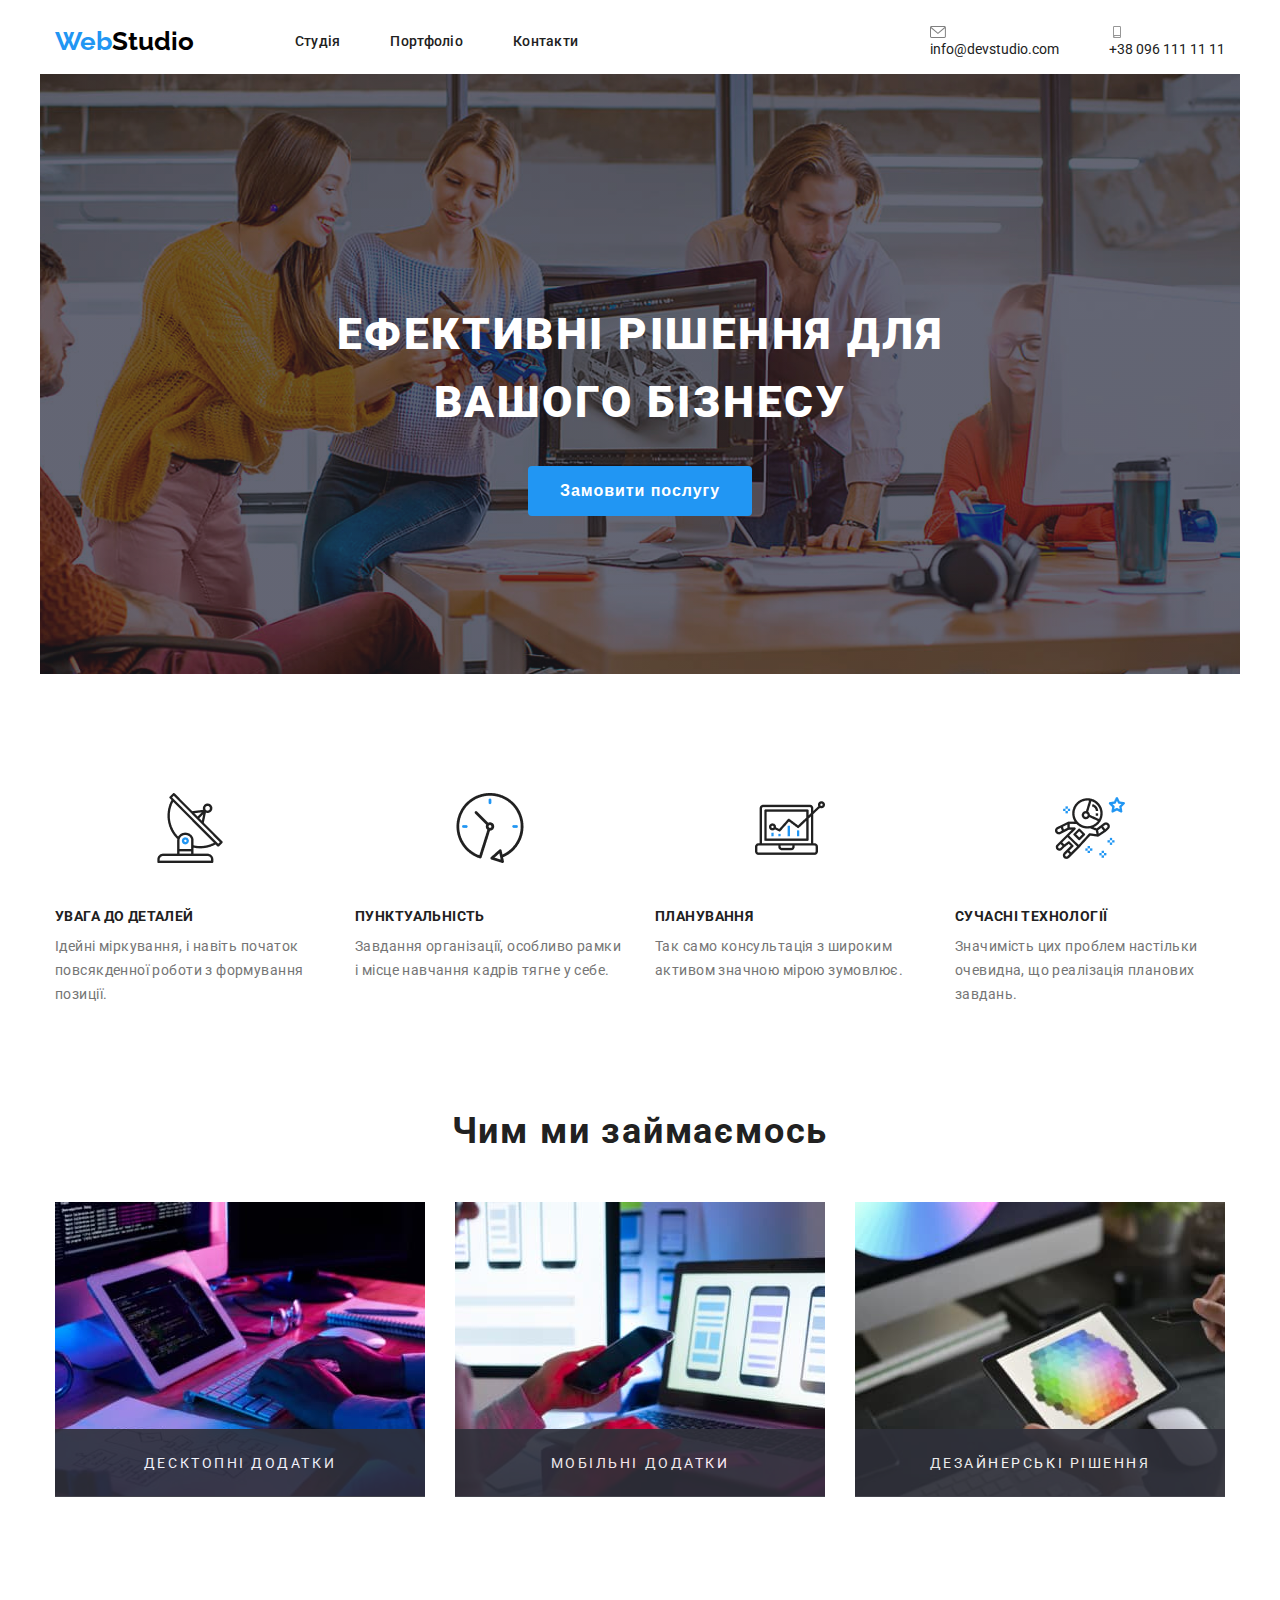
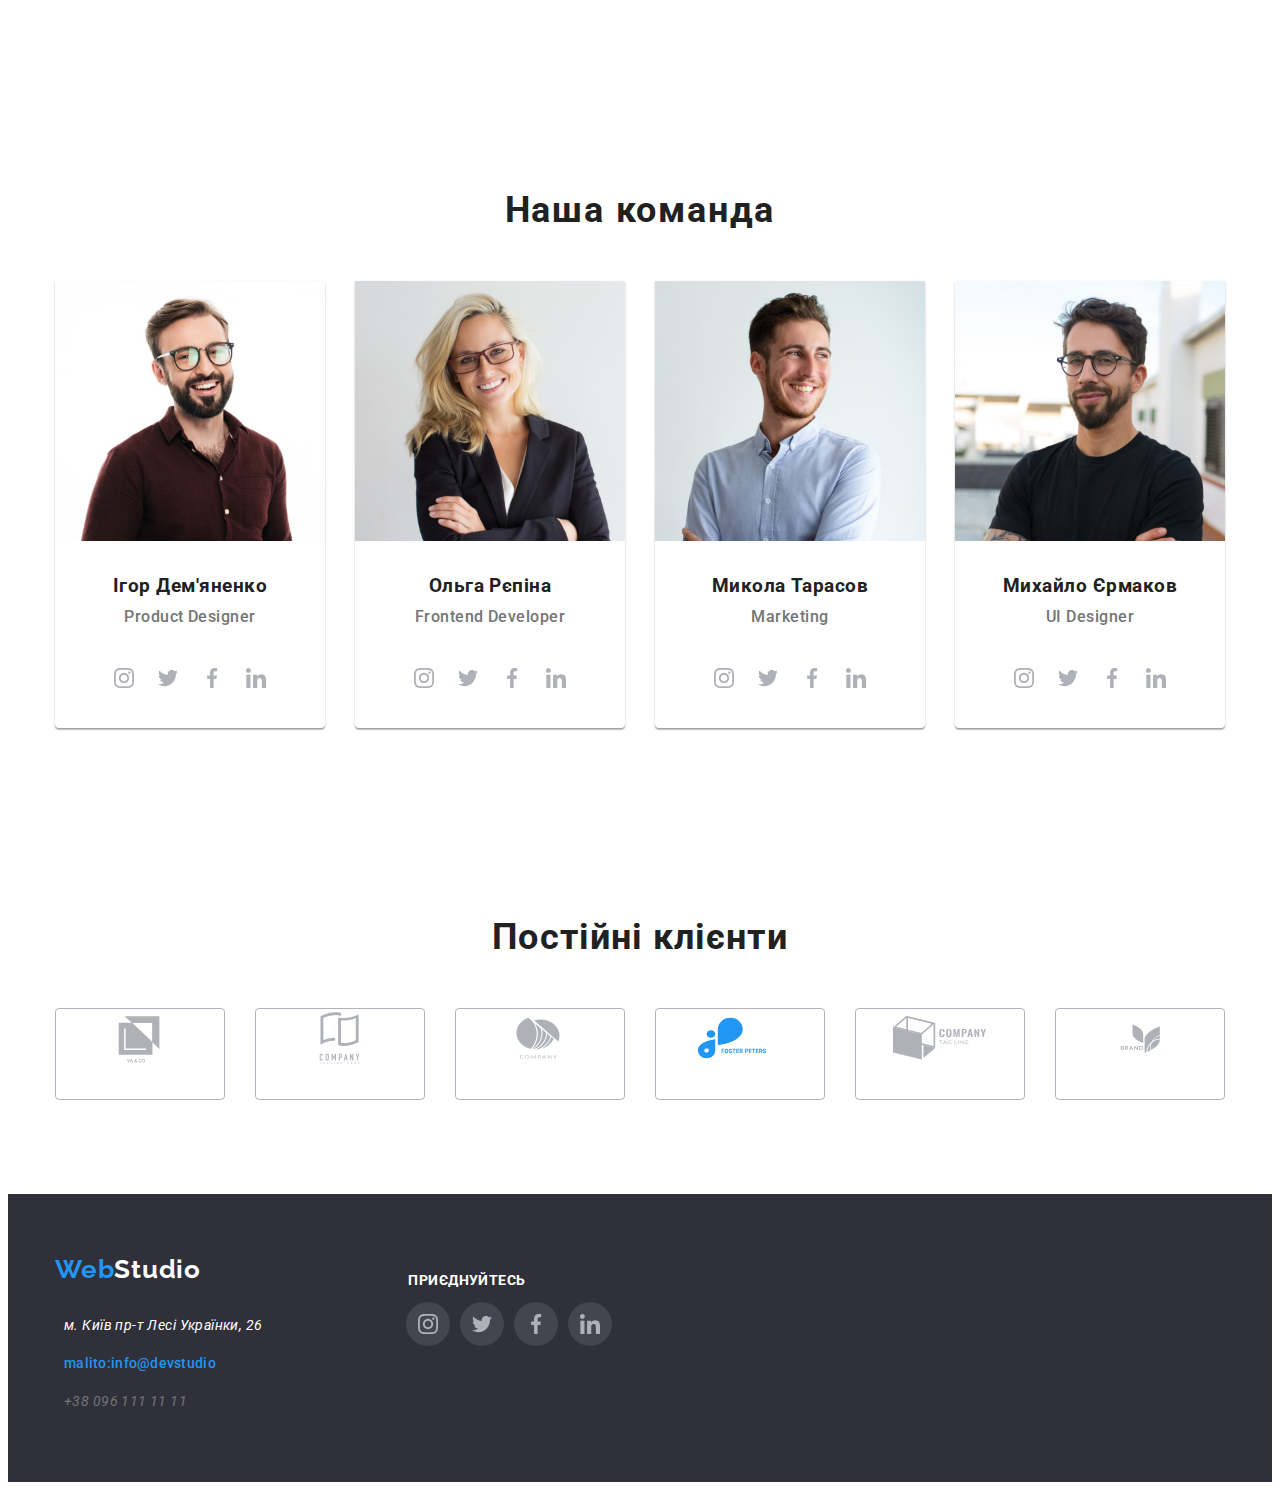
==== index.html @ 40f496a0 "ua" ====
<!DOCTYPE html>
<html lang="ua">
<head>
    <meta charset="UTF-8">
    <meta http-equiv="X-UA-Compatible" content="IE=edge">
    <meta name="viewport" content="width=device-width, initial-scale=1.0">
    <title>WebStudio</title>
    <link rel="preconnect" href="https://fonts.googleapis.com">
<link rel="preconnect" href="https://fonts.gstatic.com" crossorigin>
<link href="https://fonts.googleapis.com/css2?family=Raleway:wght@700&family=Roboto:wght@400;500;700;900&display=swap" rel="stylesheet">
<link rel="stylesheet" href="reset.css">    
<link rel="stylesheet" href="css/style.css">
</head>

<body>
    <header class="header container">
        <div class="header-wrapper">
            <a class="logo" href="./index.html">
                <span class="web1">Web</span>Studio</a>
         <nav class="site-nav">
                <ul class="site-list">
                    <li class="header-list-item">
                        <a class="site-link header-link" href="./index.html">Студія</a>
                    </li>
                    <li class="header-list-item">
                        <a class="site-link header-link" href="./portfolio.html">Портфоліо</a>
                    <li>
                    <li class="header-list-item">
                        <a class="site-link header-link" href="#">Контакти</a>
                    </li>
                </ul>
        </nav>
                <ul class="contacts-list">
                    <li class="header-list-item">
                    <a class="site-link" href="malito.info@devstudio.com">
                        <svg class="icon" width="16px" height="12px">
                            <use href="./images/symbol-defs.svg#icon-envelope-hover"></use>
                        </svg>
                        <p>info@devstudio.com</p>
                    </a>
                    </li>
                    <li class="header-list-item">
                    <a class="site-number" href="tel +38 096 111 11 11">
                        <svg class="icon-phone"  width="16px" height="12px">
                            <use href="./images/symbol-defs.svg#icon-smartphone"></use>
                        </svg>
                        <p>+38 096 111 11 11</p>
                    </a>
                    </li>
            </ul>
        </div>
      
        
    </header>

    <main
    class="main">
        <!--Замовлення послуги-->
        <section class="post container">
            <h2 class="post-title"><br>ЕФЕКТИВНІ РІШЕННЯ ДЛЯ<br> ВАШОГО БІЗНЕСУ</h2>
            <button class="post-button" type="button" data-modal-open>Замовити послугу</button>
           
            <!--Modal Window-->
          <div class="backdrop is-hidden" data-modal>
             <div class="modal">
                <button class="modal-close-button" type="button" data-modal-close>
                  <svg class="modal-icon" width="18" height="18">
                    <use href="./images/close.svg"></use>
                  </svg>                   
                </button>
                <form class="modal-form">
                    <p class="modal-form-title">Залиште свої дані, ми вам передзвонимо</p>
                     <div class="modal-form-field">
                        <label for="name" class="modal-form-label">Ім'я
                        <input type="text" class="form-input" name="name" id="name">

                    </label>
                    <svg class="modal-form-icon" width="18" height="18">
                        <use href="./images/...."></use>
                    </svg> 
                    </div>
                    
                    <div class="modal-form-field">
                        <label for="tel" class="modal-form-label">Телефон
                        <input type="tel" class="form-input" name="tel" id="tel">

                    </label>
                    <svg class="modal-form-icon" width="18" height="18">
                        <use href="./images/...."></use>
                    </svg> 
                    </div>
                    
                    <div class="modal-form-field">
                        <label for="mail" class="modal-form-label">Пошта
                        <input type="mail" class="form-input" name="email" id="mail">

                    </label>
                    <svg class="modal-form-icon" width="18" height="18">
                        <use href="./images/...."></use>
                    </svg> 
                    </div>
                    <div class="modal-form-field">
                        <label class="modal-form-label" for="comment">
                            Коментар
                        </label>
                        <textarea class="comment" name="comment" id="comment" rows="10" placeholder="Залиште коментар"></textarea>
                    </div>

                     <label class="modal-form-policy">
                        <input type="checkbox" class="modal-form-checkbox" id="policy">
                         <span class="modal-form-policy-text"> 
                            Погоджуюсь з розсилкою та приймаю 
                         </span>

                            <a href="#" class="modal-form-policy-link">Умови договору</a>
                         </span> 
                    </label>

                      <button type="submit" class="post-button-a">Відправити</button>

                </form>

             </div>
          </div>
        
        </section>

        <!--Про нас-->
        <section class="benefits container">
            <ul class="benefits-list">
                <li class="benefits-block">
                    
                    <h2 class="benefits-name">УВАГА ДО ДЕТАЛЕЙ</h2>
                    <p class="benefits-text">Ідейні міркування, і навіть початок повсякденної роботи з формування позиції.</p>
                </li>
                <li class="benefits-block">
                    
                    <h2 class="benefits-name">ПУНКТУАЛЬНІСТЬ</h2>
                    <p class="benefits-text">Завдання організації, особливо рамки і місце навчання кадрів тягне у себе.</p>
                </li>
                <li class="benefits-block">
                   
                    <h2 class="benefits-name">ПЛАНУВАННЯ</h2>
                    <p class="benefits-text">Так само консультація з широким активом значною мірою зумовлює.</p>
                </li>
                <li class="benefits-block">
                   
                    <h2 class="benefits-name">СУЧАСНІ ТЕХНОЛОГІЇ</h2>
                    <p class="benefits-text">Значимість цих проблем настільки очевидна, що реалізація планових завдань.</p>
                </li>
            </ul>
        </section>

       <!--Чим займаємось-->
       <section class="activity container">
        <div>
            <h2 class="section-title">Чим ми займаємось</h2>
        </div>
            <ul class="activity-list">
                <li>
                    <img src="images/cimzai1.jpg" alt="Пишемо код">
                     <p class="p-dz">ДЕСКТОПНІ ДОДАТКИ</p>
                </li>
                <li>
                    <img src="images/cimzai2.jpg" alt="Аналізуємо">
                     <p class="p-dz">МОБІЛЬНІ ДОДАТКИ</p>
                </li>
                <li>
                    <img src="images/cimzai3.jpg" alt="Робимо дезайн">
                     <p class="p-dz">ДЕЗАЙНЕРСЬКІ РІШЕННЯ</p>
                </li>
                
            </ul>
       </section>

       <!--Наша команда-->
       <section class="team container">
        <div>
            <h2 class="section-title">Наша команда</h2>
            <ul class="team-list">
                <li class="team-card">
                    <div>
                    <img src="images/man1.jpg" alt="Product Designer" width="270" class="card">
                    </div>
                    <h3 class="team-name">Ігор Дем'яненко</h3>
                    <p class="team-position">Product Designer</p>
                    <ul class="social-list">
                        <li class="social-list-item">
                            <a href="#" class="social-list-link">
                                <svg class="social-list-icon">
                                    <use href="./images/symbol-defs.svg#icon-instagram"></use>
                                </svg>
                            </a>
                        </li>
                        <li class="social-list-item">
                            <a href="#" class="social-list-link">
                                <svg class="social-list-icon">
                                    <use href="./images/symbol-defs.svg#icon-twitter"></use>
                                </svg>
                            </a>
                        </li>
                        <li class="social-list-item">
                            <a href="#" class="social-list-link">
                                <svg class="social-list-icon">
                                    <use href="./images/symbol-defs.svg#icon-facebook"></use>
                                </svg>
                            </a>
                        </li>
                        <li class="social-list-item">
                            <a href="#" class="social-list-link">
                                <svg class="social-list-icon">
                                    <use href="./images/symbol-defs.svg#icon-linkedin"></use>
                                </svg>
                            </a>
                        </li>
                       </ul>
                
                </li>
                <li class="team-card">
                     <div>
                    <img src="images/man2.jpg" alt="Ольга Рєпіна" width="270" class="card">
                    </div> 
                    <h3 class="team-name">Ольга Рєпіна</h3>
                    <p class="team-position">Frontend Developer</p>
                    <ul class="social-list">
                        <li class="social-list-item">
                            <a href="#" class="social-list-link">
                                <svg class="social-list-icon">
                                    <use href="./images/symbol-defs.svg#icon-instagram"></use>
                                </svg>
                            </a>
                        </li>
                        <li class="social-list-item">
                            <a href="#" class="social-list-link">
                                <svg class="social-list-icon">
                                    <use href="./images/symbol-defs.svg#icon-twitter"></use>
                                </svg>
                            </a>
                        </li>
                        <li class="social-list-item">
                            <a href="#" class="social-list-link">
                                <svg class="social-list-icon">
                                    <use href="./images/symbol-defs.svg#icon-facebook"></use>
                                </svg>
                            </a>
                        </li>
                        <li class="social-list-item">
                            <a href="#" class="social-list-link">
                                <svg class="social-list-icon">
                                    <use href="./images/symbol-defs.svg#icon-linkedin"></use>
                                </svg>
                            </a>
                        </li>
                       </ul>
                    
                </li>
                <li class="team-card">
                    <div>
                    <img src="images/man3.jpg" alt="Marketing" width="270" class="card">
                    </div>
                    <h3 class="team-name">Микола Тарасов</h3>
                    <p class="team-position">Marketing</p>
                    <ul class="social-list">
                        <li class="social-list-item">
                            <a href="#" class="social-list-link">
                                <svg class="social-list-icon">
                                    <use href="./images/symbol-defs.svg#icon-instagram"></use>
                                </svg>
                            </a>
                        </li>
                        <li class="social-list-item">
                            <a href="#" class="social-list-link">
                                <svg class="social-list-icon">
                                    <use href="./images/symbol-defs.svg#icon-twitter"></use>
                                </svg>
                            </a>
                        </li>
                        <li class="social-list-item">
                            <a href="#" class="social-list-link">
                                <svg class="social-list-icon">
                                    <use href="./images/symbol-defs.svg#icon-facebook"></use>
                                </svg>
                            </a>
                        </li>
                        <li class="social-list-item">
                            <a href="#" class="social-list-link">
                                <svg class="social-list-icon">
                                    <use href="./images/symbol-defs.svg#icon-linkedin"></use>
                                </svg>
                            </a>
                        </li>
                       </ul>
                
                </li>
                <li class="team-card">
                    <div>
                    <img src="images/man4.jpg" alt="UI Designer" class="card">
                   </div>
                    <h3 class="team-name">Михайло Єрмаков</h3>
                    <p class="team-position">UI Designer</p>
                    <ul class="social-list">
                        <li class="social-list-item">
                            <a href="#" class="social-list-link">
                                <svg class="social-list-icon">
                                    <use href="./images/symbol-defs.svg#icon-instagram"></use>
                                </svg>
                            </a>
                        </li>
                        <li class="social-list-item">
                            <a href="#" class="social-list-link">
                                <svg class="social-list-icon">
                                    <use href="./images/symbol-defs.svg#icon-twitter"></use>
                                </svg>
                            </a>
                        </li>
                        <li class="social-list-item">
                            <a href="#" class="social-list-link">
                                <svg class="social-list-icon">
                                    <use href="./images/symbol-defs.svg#icon-facebook"></use>
                                </svg>
                            </a>
                        </li>
                        <li class="social-list-item">
                            <a href="#" class="social-list-link">
                                <svg class="social-list-icon">
                                    <use href="./images/symbol-defs.svg#icon-linkedin"></use>
                                </svg>
                            </a>
                        </li>
                       </ul>
                
                </li>
            </ul>
        </div>
       </section>





       <section>
        <div class="container">
            <h2 class="pscl">Постійні клієнти</h2>
            <ul class="clients-list">
                <li class="clients-item">
                    <a href="#" class="clients-link">
                        <svg class="clients-icon">
                            <use href="./images/symbol-defs.svg#icon-Logo"></use>
                        </svg>
                    </a>
                </li>
                <li class="clients-item">
                    <a href="#" class="clients-link">
                        <svg class="clients-icon">
                            <use href="./images/symbol-defs.svg#icon-Logo-1"></use>
                        </svg>
                    </a>
                </li>
                <li class="clients-item">
                    <a href="#" class="clients-link">
                        <svg class="clients-icon">
                            <use href="./images/symbol-defs.svg#icon-Logo-2"></use>
                        </svg>
                    </a>
                </li>
                <li class="clients-item">
                    <a href="#" class="clients-link">
                        <svg class="clients-icon">
                            <use href="./images/symbol-defs.svg#icon-Logo-3"></use>
                        </svg>
                    </a>
                </li>
                <li class="clients-item">
                    <a href="#" class="clients-link">
                        <svg class="clients-icon">
                            <use href="./images/symbol-defs.svg#icon-Logo-4"></use>
                        </svg>
                    </a>
                </li>
                <li class="clients-item">
                    <a href="#" class="clients-link">
                        <svg class="clients-icon">
                            <use href="./images/symbol-defs.svg#icon-Client-5"></use>
                        </svg>
                    </a>
                </li>
            </ul>
        </div>
       </section>


    </main>

    <footer class="page-footer">
        <div class="container div-footer">
        <a class="footer-logo" href="#"><span class="web">Web</span><span>Studio</span></a>
         <address class="address">
            <div class="footer-added">
                <div class="footer-content">
            <a class="adress-text" href="#">м. Київ пр-т Лесі Українки, 26</a>
        </div>
        <div class="footer-content">
            <a class="email" href="malito:info@devstudio">malito:info@devstudio</a>
        </div>
        <div class="footer-content">
            <a class="phone-number" href="tel:+380961111111">+38 096 111 11 11</a>
        </address>        
        </div>
        
        
        
        <div class="div-svg">
            <h2 class="pry">ПРИЄДНУЙТЕСЬ</h2>
            <ul class="social-list-a">
                <li class="social-list-item-a">
                    <a href="#" class="social-list-link-a">
                        <svg class="social-list-icon-a">
                            <use href="./images/symbol-defs.svg#icon-instagram"></use>
                        </svg>
                    </a>
                </li>
                <li class="social-list-item-a">
                    <a href="#" class="social-list-link-a">
                        <svg class="social-list-icon-a">
                            <use href="./images/symbol-defs.svg#icon-twitter"></use>
                        </svg>
                    </a>
                </li>
                <li class="social-list-item-a">
                    <a href="#" class="social-list-link-a">
                        <svg class="social-list-icon-a">
                            <use href="./images/symbol-defs.svg#icon-facebook"></use>
                        </svg>
                    </a>
                </li>
                <li class="social-list-item-a">
                    <a href="#" class="social-list-link-a">
                        <svg class="social-list-icon-a">
                            <use href="./images/symbol-defs.svg#icon-linkedin"></use>
                        </svg>
                    </a>
                </li>
               </ul>

        </div>
        </div>    

        </div>


<script src="script.js"></script>


</body>
</html>
---- css/style.css ----
:root{
 --primary-text-color: #757575;
 --title-text-color: #212121;
 --second-text-color: #ffffff;
 --background-button-color: #2196F3;
 --primary-background-color: #FFF;
 --backgroun-team-color: #F5F4FA;
 --logo-color: #000;
 --secondary-background-color: #2f303A;
}

*,
::after,
::before {
  box-sizing: border-box;
}

h1, h2, h3, h4, h5, h6, p {
margin-bottom: 0;
margin-top: 0;
}

ul, ol {
    list-style: none;
    padding: 0;
    margin: 0;
}

a{
    text-decoration: none;
    cursor: pointer;
    color: var(--title-text-color);
}

.container{
    width: 1200px;
    padding-left: 15px;
    padding-right: 15px;
    margin: 0 auto;
}

.header{
    padding-top: 17px;
    padding-bottom: 17px;
}

.header-wrapper{
    display: flex;
    align-items: center;
    justify-content: space-between;
}

.header-list-item:not(:last-child){
  margin-right: 50px;
}

.header-link:hover,
.header-link:focus{
    color: var(--background-button-color);
}

.activity-list{
    margin-bottom: 86px;
}

team

img{
    display: block;
}


body{
    color: var(--primary-text-color);
    background-color: var(--primary-background-color);
    font-family: 'Roboto', sans-serif;
    font-size: 14px;
   }

   span{
    color: #2196F3;
   }

   /*header*/
   .logo{
    color: var(--logo-color);
    font-family: 'Raleway';
    font-size: 26px;
    font-weight: 700;
    line-height: normal;
    letter-spacing: 0,78px;
    text-decoration: none;

   }

   .blue{
    color: var(--background-button-color);
   }

.site{
    color: var(--title-text-color);
}

.site-nav{

}

.site-list{
    color: var(--title-text-color);
    text-decoration: none;
    font-weight: 500;
    line-height: normal;
    letter-spacing: 0.28px;
    display: flex;
    margin-left: 93px;
    
}

.site-list:hover{
    color: var(--background-button-color);
}

.site-link{
    text-decoration: none;
    color: var(--title-text-color);
}

.site-link:hover,
.site-link:focus{
    color: var(--background-button-color);
}

/*post*/
.post{
    background-color: var(--secondary-background-color);
        max-width: 1600px;
        height: 600px;
        background-image: linear-gradient(to right, rgba(47, 48, 58, 0.40), rgba(47, 48, 58, 0.40)), url(/images/imgoverlay.png);
       background-size: cover;
        background-position: center;
        display: flex;
        align-items: center;
        justify-content: center;
        flex-direction: column;
}
.post-title{
    display: flex;
    color: var(--second-text-color);
    font-size: 44px;
    font-weight: 900;
    line-height: 68px;
    letter-spacing: 2.54px;
    margin-bottom: 30px;
}
.post-button{
    color: var(--second-text-color);
    background: var(--background-button-color);
    cursor: pointer;
    font-size: 16px;
    font-weight: 700;
    line-height: 30px;
    letter-spacing: 0.96px;
    border-radius: 4px;
    border: none;
    padding: 10px 32px;
    margin: 0 auto;
}
.section-title{
    color: var(--title-text-color);
    font-size: 36px;
    font-weight: 700;
    letter-spacing: 1.80px;
    text-align: center;
    margin-bottom: 50px;
}

.activity-list{
    display: flex;
    justify-content: space-between;
    text-align: center;
    margin: 0 auto;
}

.team-list{
    color: var(--title-text-color);
    font-size: 16px;
    font-weight: 500;
    line-height: normal;
    letter-spacing: 0.48px;
    list-style: none;
    text-align: center;
    display: flex;
}

.team-position{
    color: var(--primary-text-color);
    font-size: 16px;
    font-weight: 500;
    letter-spacing: 0.48px;
    text-align: center;
    margin-bottom: 30px;
}

.team{

    color: var(--backgroun-team-color);
    padding-top: 0px;
    padding-bottom: 94px;
}

.team-card:not(:last-child){
    margin-right: 30px;
}

.team-card{
    width: 270px;
    border-radius: 0px 0px 4px 4px;
    box-shadow: 0px 2px 1px 0px rgba(0, 0, 0, 0.20), 0px 1px 1px 0px rgba(0, 0, 0, 0.14), 0px 1px 3px 0px rgba(0, 0, 0, 0.12);

}

.card{
    width: 270px;
}

/*benefits*/


.benefits-text{
    padding-bottom: 20px;
    font-size: 14px;
    font-weight: 400;
    line-height: 24px;
    letter-spacing: 0.42px;
    font-family: 'Roboto', sans-serif;
}



.page-footer{
    padding-top: 60px;
    background-color: var(--secondary-background-color);
    white-space: 80px;
    padding-bottom: 60px;
}



span{
    color: var(--second-text-color);
}

.web{
    color: var(--background-button-color);
}

.adress-text{
    color: var(--second-text-color);
    font-weight: 400;
    line-height: 24px;
    letter-spacing: 0.42px;
    cursor: pointer;
    text-decoration: none;
}

.footer-logo{
    font-family: 'Raleway';
    font-size: 26px;
    font-weight: 700;
    letter-spacing: 0.78px;
    text-decoration: none;
    color: var(--backgroun-team-color);
}

.footer-content{
    padding: 9px;
}

.footer-added{
    margin-top: 20px;
}

.phone-number,
.email{
    color: var(--primary-text-color);
    font-weight: 400;
    line-height: 24px;
    letter-spacing: 0.42px;
    cursor: pointer;
    text-decoration: none;
}


.section-title{
    color: #212121;
    margin-top: 222px;
    
}

.benefits-list{
    list-style-type: none;
    display: flex;
    align-items: center;
    
}

.benefits-block{
width: 270px;
height: 120px;
}



.benefits-block::before{
    content: '';
    display: block;
    width: 100%;
    height: 120px;
    background-color: #FFF;
    background-image: url(../images/antennas.png);
    background-repeat: no-repeat;
    background-size: 70px;
    background-position: center;
}

.benefits-block:nth-child(2)::before{
    background-image: url(../images/clocks.png);
}

.benefits-block:nth-child(3)::before{
    background-image: url(../images/diagrams.png);
}

.benefits-block:nth-child(4)::before{
    background-image: url(../images/astronauts.png);
}

.benefits-block:not(:last-child){
    margin-right: 30px;
}

.benefits{
    margin-top: 94px;
}

.benefits-name{
    color: var(--title-text-color);
    margin-top: 20px;
    font-size: 14px;
    font-weight: 700;
    line-height: normal;
    letter-spacing: 0.42px;
    font-family: 'Roboto';
    text-transform: uppercase;
    padding-bottom: 10px;
}

.site-list{
    color: var(--title-text-color);
    text-decoration: none;
    font-weight: 500;
    line-height: normal;
    letter-spacing: 0.28px;
    display: flex;
}

.contacts-list{
    padding-left: 344px;
    list-style-type: none;
    display: flex;
}

.team-name{
    margin-top: 30px;
    margin-bottom: 10px;
    color: #212121;
}



.email{
    color: var(--background-button-color);
    font-family: 'Roboto';
    font-size: 14px;
    font-style: normal;
    font-weight: 500;
    line-height: normal;
    letter-spacing: 0.28px;
    
}

.phone-number{
    color: #757575;
    margin-right: 50px;
}

.web1{
    color: #2196F3;
}

li{
    list-style: none;
}


.button-portfolio{
    padding: 6px 22px;
    height: 38px;
    border-radius: 4px;
    border: none;
    background-color: #F5F4FA;
    text-align: center;
    font-family: 'Roboto';
    font-size: 16px;
    font-weight: 500;
    letter-spacing: 0.48px;
    /* margin-left: 8px; */
}

.button-link:hover,
.button-link:focus{
    background-color: var(--background-button-color);
    color: #ffffff;
}

.portfolio{
    padding-bottom: 94px;
}

.porfolio-img{
    width: 370px;
    height: 294px;
}

.ul-portfolio{
    gap: 9px;
    padding-top: 94px;
    padding-bottom: 56px;
   display: flex;
   justify-content: center;
}

.li-portfolio{
    /* margin-right: 14px; */
}



.post{
    text-align: center;
}

.project-list-information{
    border: 1px solid #EEE;
    background: #FFF;
    box-shadow: 1px 4px 6px 0px rgba(0, 0, 0, 0.16), 0px 4px 4px 0px rgba(0, 0, 0, 0.06), 0px 1px 1px 0px rgba(0, 0, 0, 0.12);
    width: 370px;

}

.project-list{
    display: flex;
    flex-wrap: wrap;
    gap: 30px;
}   



.div-vid{
    margin-left: 24px;
}

.contacts-list .site-number:hover{
color: #2196F3;
}

.icon-phone{
    margin-right: 20px;
    fill: gray;
}

.site-number:hover,
.icon-phone:hover{
    fill: #2196F3;
}

.icon-phone:hover{
    fill: #2196F3;
}





.social-list{
    margin-top: 28px;
    margin-bottom: 28px;
    display: flex;
    justify-content: center;
    
}

.social-list-link{
    width: 44px;
    height: 44px;
    border-radius: 50%;
    display: flex;
    justify-content: center;
    align-items: center;
}

.social-list-icon{
    width: 20px;
    height: 20px;
}

.social-list-link:hover .social-list-icon{
    fill: #ffffff;
}



.social-list-link:hover,
.social-list-link:focus{
background-color: #2196F3;

}


.social-list-item:hover .social-list-link{
    fill: white;
}
    




.clients-list{
    display: flex;
    margin-left: -30px;
    margin-bottom: 94px;
}

.clients-item{
    margin-left: 30px;
}

.clients-link{
    width: 170px;
    height: 92px;
    border: 1px solid #AFB1BB;
    border-radius: 4px;
    display: flex;
    justify-content: center;
    align-content: center;    
}

.clients-icon{
    width: 106px;
    height: 60px;
    fill: #AFB1BB;
}

.clients-link:hover, 
.clients-link:focus{
    fill: #2196F3;
    border-color: #2196F3;
}


.pscl{
    margin-top: 94px;
    margin-bottom: 50px;
    color: #212121;
text-align: center;
font-family: 'Roboto';
font-size: 36px;
font-style: normal;
font-weight: 700;
line-height: normal;
letter-spacing: 1.08px;
}

.pry{
    color: #FFF;
font-family: 'Roboto';
font-size: 14px;
font-style: normal;
font-weight: 700;
line-height: normal;
letter-spacing: 0.42px;
text-transform: uppercase;
margin-top: -150px;
margin-left: -250px;
}

.div-svg{
    display: flex;
    justify-content: center;   
}




.social-list-a{
    margin-top: -120px;
    margin-left: -120px;
    display: flex;
    justify-content: space-between;

}

.social-list-link-a{
    width: 44px;
    height: 44px;
    border-radius: 50%;
    display: flex;
    justify-content: center;
    align-items: center;
}

.social-list-icon-a{
    width: 20px;
    height: 20px;
    fill: #EEE;
}

.social-list-link-a:hover .social-list-icon-a{
    fill: #EEE;
}

.social-list-link-a:hover,
.social-list-link-a:focus{
background-color: #2196F3;
}


.clients-list-a{
    display: flex;
    margin-left: -30px;
    margin-bottom: 94px;
}

.clients-item-a{
    margin-left: 30px;
}

.clients-link-a{
    width: 170px;
    height: 92px;
    border: 1px solid #AFB1BB;
    border-radius: 4px;
    display: flex;
    justify-content: center;
    align-content: center;    
}

.clients-icon-a{
    width: 106px;
    height: 60px;
    fill: #AFB1BB;
}

.clients-link-a:hover, 
.clients-link-a:focus{
    fill: #2196F3;
    border-color: #2196F3;
}

.social-list-item-a{
    height: 44px;
    width: 44px;
    margin-right: 10px;
    background-color: rgba(255, 255, 255, 0.10);
    border-radius: 50%;
}

.p-dz{
    position: relative;
    bottom: 70px;
    color: var(--second-text-color);
    line-height: 68px;
    letter-spacing: 2.54px;
    background-color: var(--secondary-background-color);
       background-size: cover;
        background-position: center;
        display: flex;
        align-items: center;
        justify-content: center;
        flex-direction: column;
        opacity: 0.9;
}

.backdrop{
        position: fixed;
        top: 0;
        left: 0;
        width: 100%;
        height: 100%;
        background-color: rgba(0, 0, 0, 0.2);
}

.backdrop.is-hidden{
        opacity: 0;
        visibility: hidden;  
        pointer-events: none; 
}

.modal{
    position: absolute;
    top: 50%;
    left: 50%;
    transform: translate(-50%, -50%);
    min-width: 528px;
    min-height: 581px;
    background-color: #FFF;
    border-radius: 4px;
    box-shadow: 0px 2px 1px 1px rgba(0, 0, 0, 0.20), 0px 1px 1px 0px rgba(0, 0, 0, 0.14), 0px;
}

.modal-close-button{
    position: relative;
    width: 30px;
    height: 30px;
    background: var(--primary-background-color);
    border: 1px solid rgba(0, 0, 0, 0.1);
    border-radius: 50%;
    cursor: pointer;
    top: 8px;
    left: 490px;
    /* box-sizing: border-box; */
    background-image: url(/images/....);
    background-repeat: no-repeat;
    background-position: center;
    display: flex;
    align-items: center;
    justify-content: center;
}

.modal-form-title{
    color: #212121;
text-align: center;
font-family: 'Roboto';
font-size: 20px;
font-style: normal;
font-weight: 700;
line-height: normal;
letter-spacing: 0.6px;
}

.modal-icon{
    fill: var(--primary-background-color);
}

.modal-icon:hover,
.modal-icon:focus{
    fill: #2196F3;
}

.modal-form{
     padding-right: 40px;
     padding-left: 40px;
     padding-bottom: 40px;
}

.modal-form-field{
     position: relative;
     margin-bottom: 10px;
}

.modal-form-policy-text{
    color: #757575;
}

.post-button-a{
    display: flex;
    position: relative;
    top: 30px;
    color: var(--second-text-color);
    background: var(--background-button-color);
    cursor: pointer;
    font-size: 16px;
    font-weight: 700;
    line-height: 30px;
    letter-spacing: 0.96px;
    border-radius: 4px;
    border: none;
    padding: 10px 32px;
    margin: 0 auto;
}
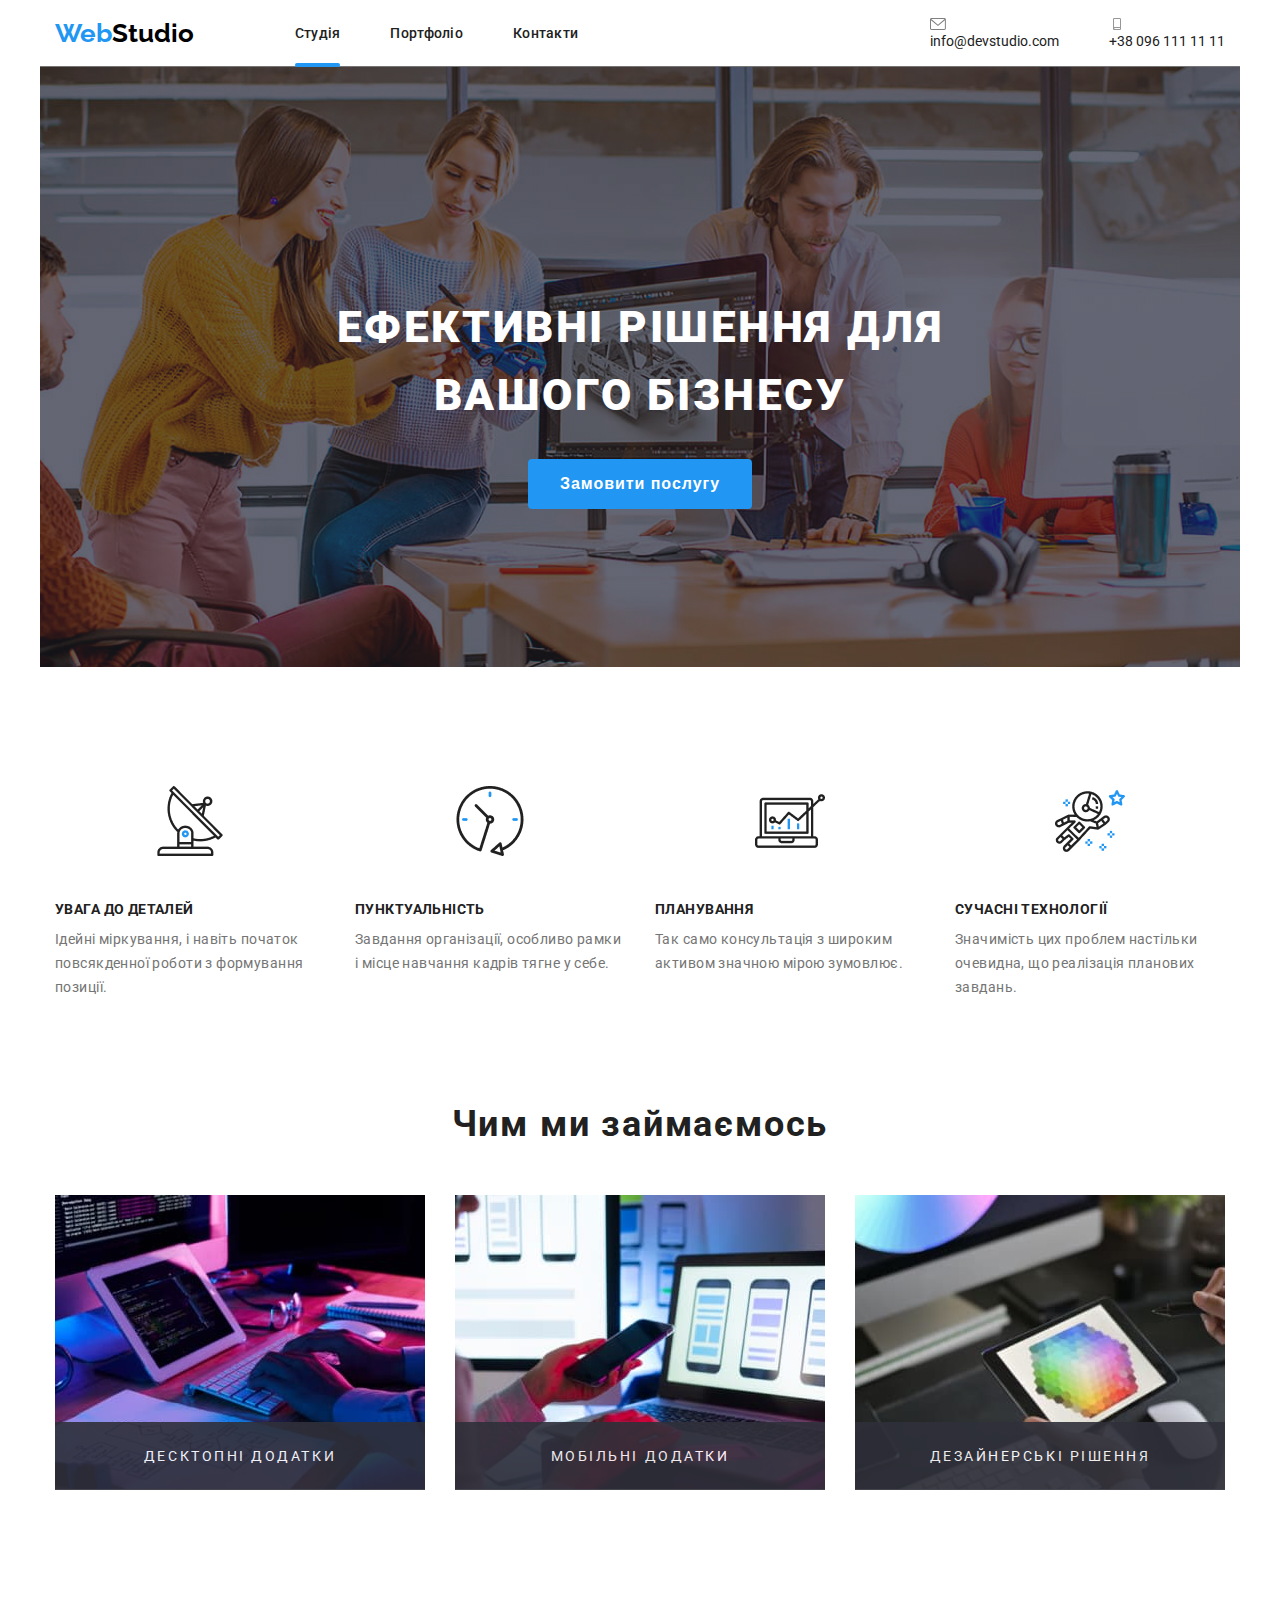
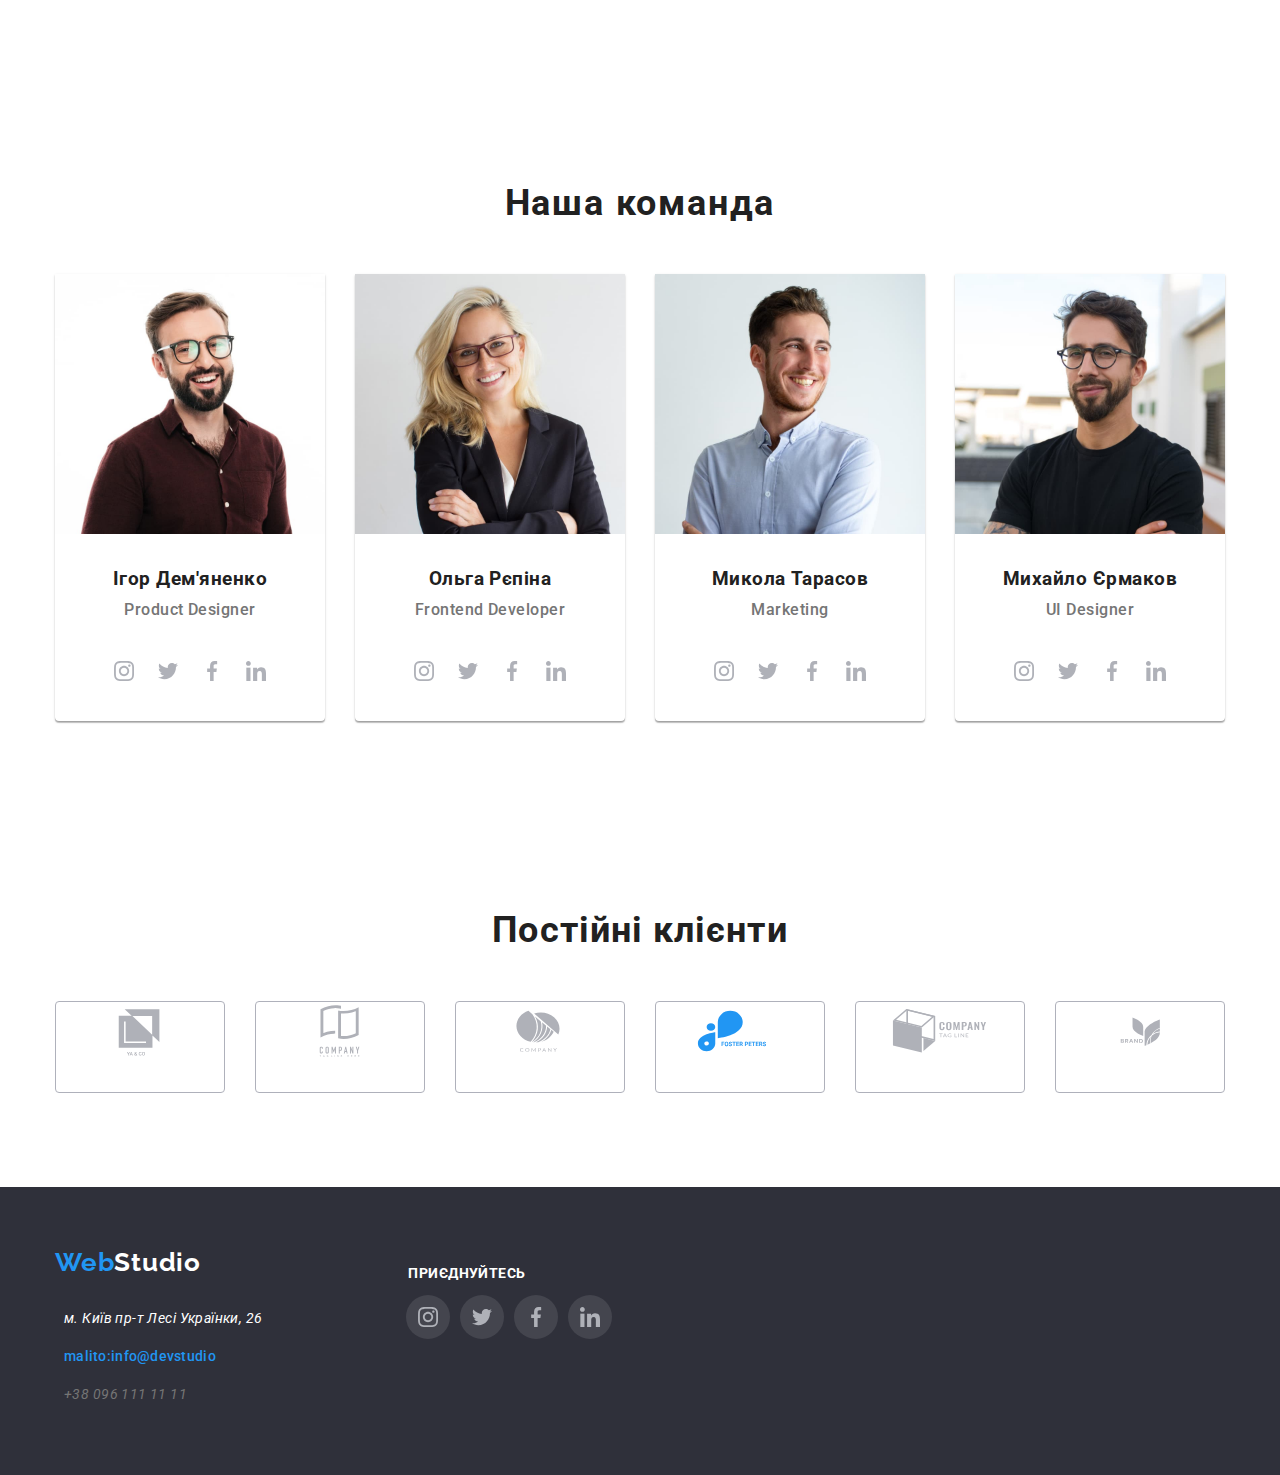
==== commit 5889b908: "ua" ====
--- a/index.html
+++ b/index.html
@@ -20,7 +20,7 @@
          <nav class="site-nav">
                 <ul class="site-list">
                     <li class="header-list-item">
-                        <a class="site-link header-link" href="./index.html">Студія</a>
+                        <a class="site-link header-link current" href="./index.html">Студія</a>
                     </li>
                     <li class="header-list-item">
                         <a class="site-link header-link" href="./portfolio.html">Портфоліо</a>
--- a/css/style.css
+++ b/css/style.css
@@ -42,6 +42,7 @@
 .header{
     padding-top: 17px;
     padding-bottom: 17px;
+    border-bottom: 1px solid var(--primary-text-color);
 }
 
 .header-wrapper{
@@ -71,6 +72,8 @@
 
 
 body{
+    padding: 0;
+    margin: 0;
     color: var(--primary-text-color);
     background-color: var(--primary-background-color);
     font-family: 'Roboto', sans-serif;
@@ -123,6 +126,7 @@
 .site-link{
     text-decoration: none;
     color: var(--title-text-color);
+    position: relative;
 }
 
 .site-link:hover,
@@ -370,6 +374,18 @@
     display: flex;
 }
 
+.site-link.current::after{
+    content: '';
+    display: block;
+    background-color: var(--background-button-color);
+    height: 4px;
+    width: 100%;
+    border-radius: 2px;
+    position: absolute;
+    left: 0;
+    bottom: -26px; 
+ }
+
 .team-name{
     margin-top: 30px;
     margin-bottom: 10px;
@@ -464,11 +480,6 @@
     gap: 30px;
 }   
 
-
-
-.div-vid{
-    margin-left: 24px;
-}
 
 .contacts-list .site-number:hover{
 color: #2196F3;
@@ -748,6 +759,8 @@
 letter-spacing: 0.6px;
 }
 
+.social-list-link:hover .
+
 .modal-icon{
     fill: var(--primary-background-color);
 }
@@ -789,3 +802,72 @@
     margin: 0 auto;
 }
 
+.menu-item{
+    position: relative;
+    margin-bottom: 10000px;
+}
+
+.menu-link{
+    background-color: gray;
+    text-decoration: none;
+    cursor: pointer;
+    display: block;
+    padding: 50px 20px;
+    color: whitesmoke;
+    text-transform: uppercase;
+    font-size: 20px;
+    writing-mode: vertical-rl;
+    transform: rotate(180deg);
+}
+
+.sub-menu{
+    position: absolute;
+    height: 100%;
+    top: 0;
+    list-style: none;
+    padding: 15px;
+    margin: 0;
+    background-color: gray;
+    transform: translateX(-120%);
+    transition: transform 500ms ease-in-out;
+}
+
+.menu-item:hover .sub-menu{
+    transform: translateX(0);
+    opacity: 1;
+    visibility: visible;
+}
+
+.menu-link:hover{
+    margin-left: -10000px;
+}
+
+.block-wrap{
+    position: relative;
+    overflow: hidden;
+}
+
+.div-vid{
+    position: absolute;
+    top: 0;
+    left: 0;
+    padding: 63px 24px;
+    font-size: 18px;
+    letter-spacing: 0.03em;
+    line-height: 1.6;
+    background-color: rgba(33, 150, 243, 0.9);
+    font-family: 'Roboto', sans-serif;
+    color: var(--second-text-color);
+    transform: translateY(100%);
+    transition: transform 250ms linear, opacity 250ms linear;
+    opacity: 0;
+}
+
+.block-link:hover .div-vid{
+    transform: translateY(0);
+    opacity: 1;
+}
+
+
+
+
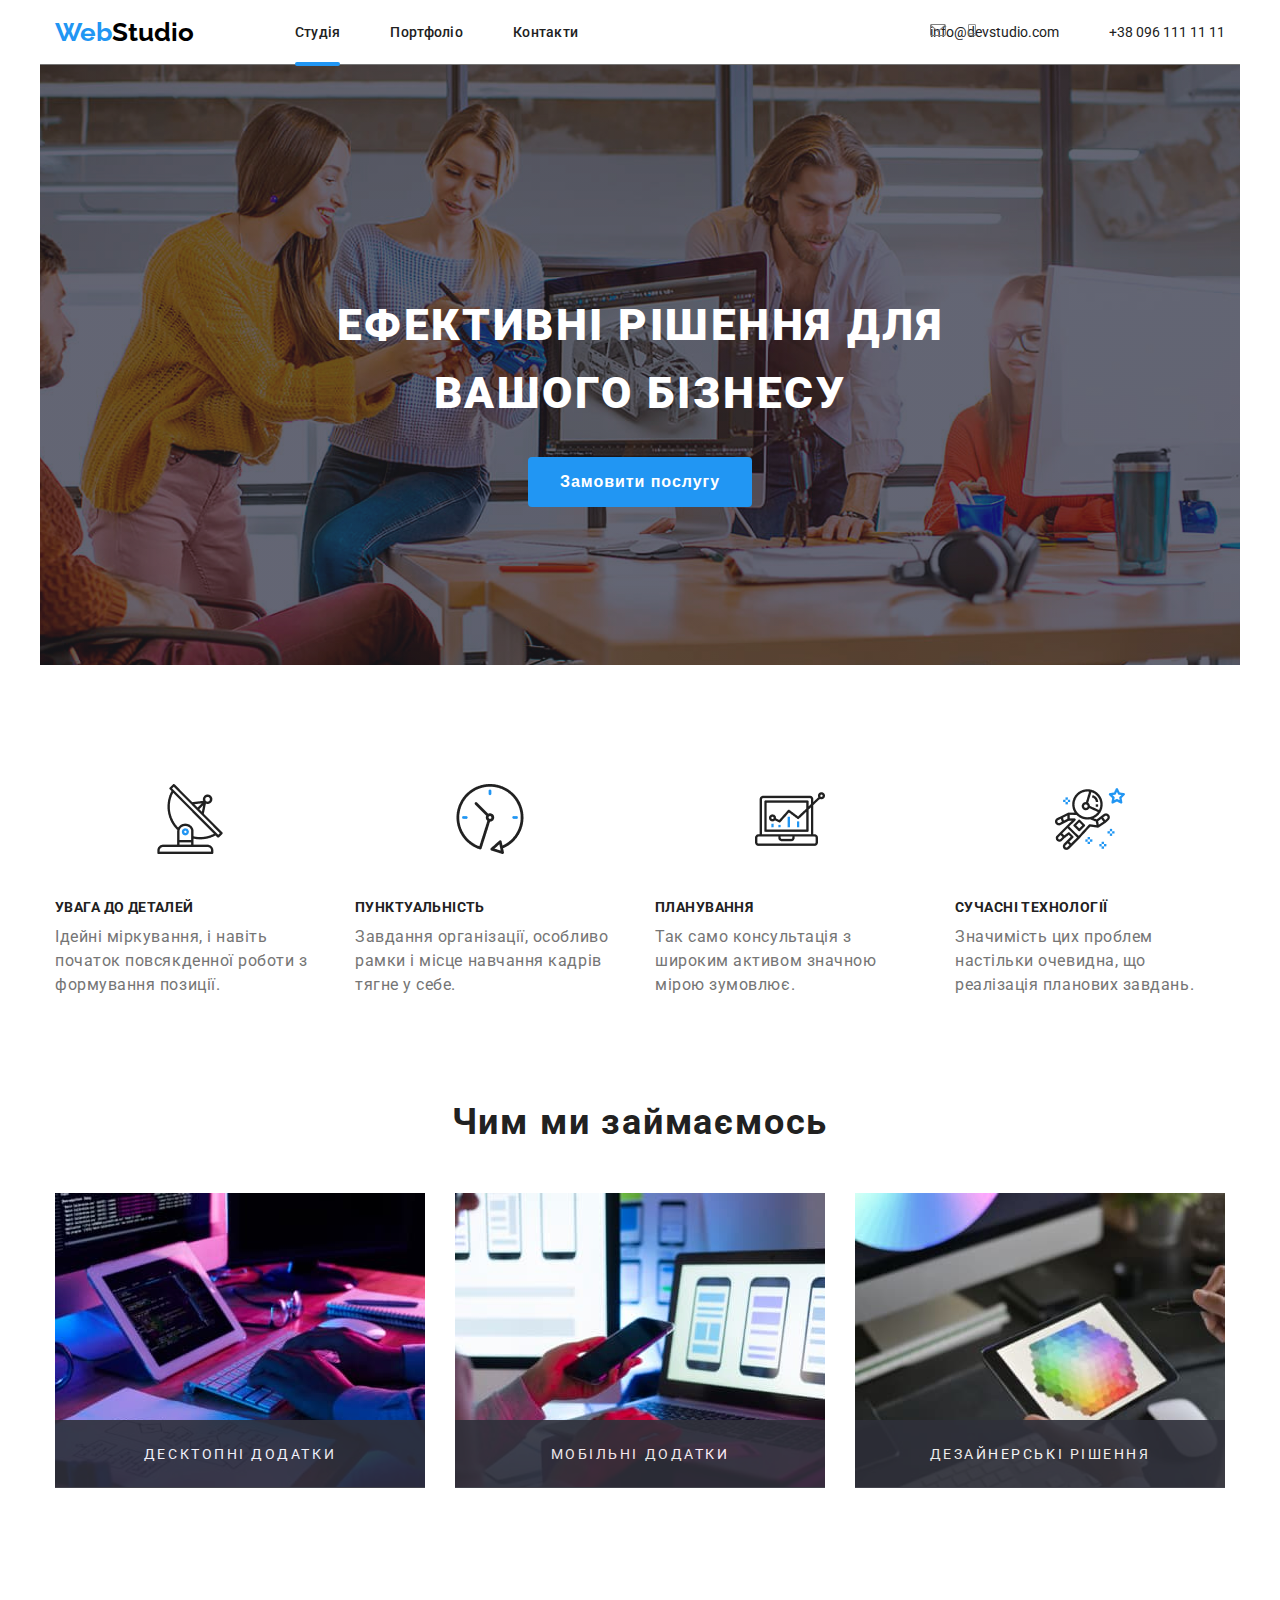
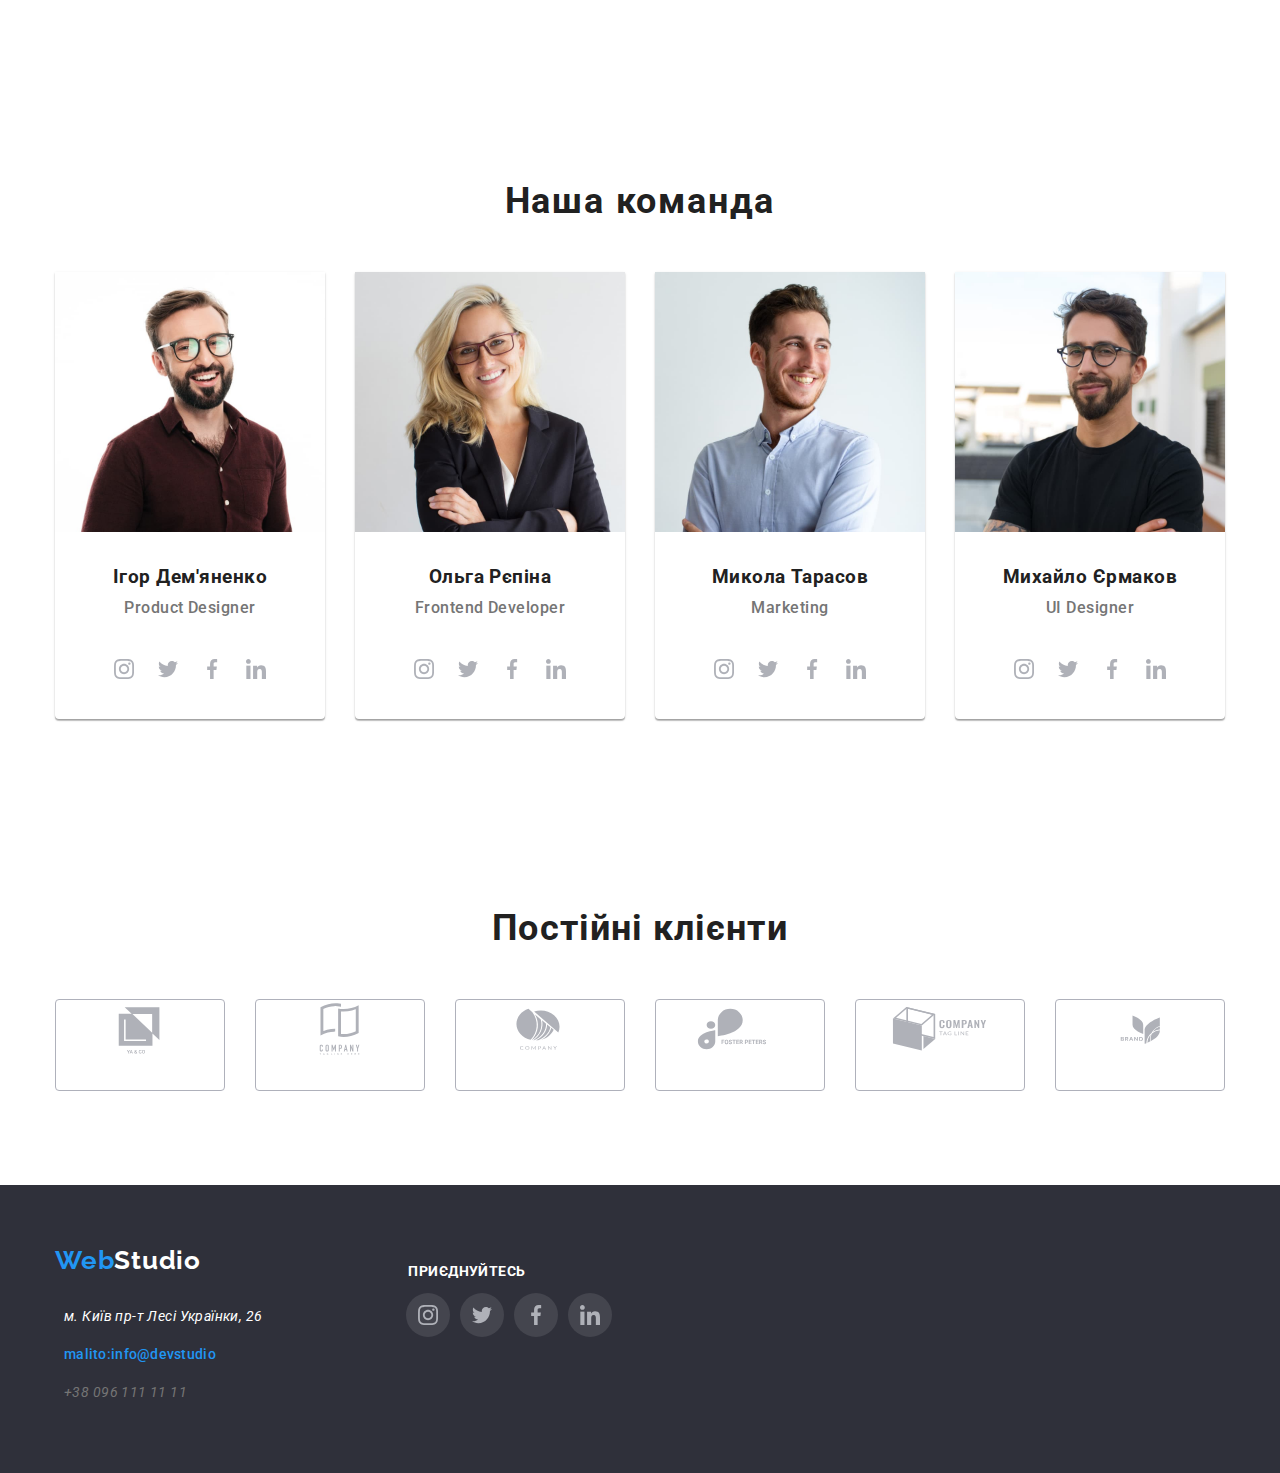
==== commit d4e67131: "ua" ====
--- a/index.html
+++ b/index.html
@@ -33,7 +33,7 @@
                 <ul class="contacts-list">
                     <li class="header-list-item">
                     <a class="site-link" href="malito.info@devstudio.com">
-                        <svg class="icon" width="16px" height="12px">
+                        <svg class="icon icon-post" width="16px" height="12px">
                             <use href="./images/symbol-defs.svg#icon-envelope-hover"></use>
                         </svg>
                         <p>info@devstudio.com</p>
@@ -41,7 +41,7 @@
                     </li>
                     <li class="header-list-item">
                     <a class="site-number" href="tel +38 096 111 11 11">
-                        <svg class="icon-phone"  width="16px" height="12px">
+                        <svg class="icon icon-phone"  width="16px" height="12px">
                             <use href="./images/symbol-defs.svg#icon-smartphone"></use>
                         </svg>
                         <p>+38 096 111 11 11</p>
@@ -64,9 +64,7 @@
           <div class="backdrop is-hidden" data-modal>
              <div class="modal">
                 <button class="modal-close-button" type="button" data-modal-close>
-                  <svg class="modal-icon" width="18" height="18">
-                    <use href="./images/close.svg"></use>
-                  </svg>                   
+                  <img class="modal-icon" src="./images/Vector.png" alt="" width="15" height="15">                   
                 </button>
                 <form class="modal-form">
                     <p class="modal-form-title">Залиште свої дані, ми вам передзвонимо</p>
--- a/css/style.css
+++ b/css/style.css
@@ -232,10 +232,10 @@
 
 .benefits-text{
     padding-bottom: 20px;
-    font-size: 14px;
+    font-size: 16px;
     font-weight: 400;
     line-height: 24px;
-    letter-spacing: 0.42px;
+    letter-spacing: 0.54px;
     font-family: 'Roboto', sans-serif;
 }
 
@@ -485,11 +485,6 @@
 color: #2196F3;
 }
 
-.icon-phone{
-    margin-right: 20px;
-    fill: gray;
-}
-
 .site-number:hover,
 .icon-phone:hover{
     fill: #2196F3;
@@ -499,9 +494,26 @@
     fill: #2196F3;
 }
 
-
-
-
+.icon{
+   position: absolute;
+}
+
+.icon-phone{
+    position: absolute;
+    right: 300px;
+}
+
+.div-vid2{
+    margin-top: 20px;
+    margin-left: 24px;
+    margin-bottom: 20px;
+    background-color: #FFF;
+}
+
+.h2p{
+    position: relative;
+    top: -10px;
+}
 
 .social-list{
     margin-top: 28px;
@@ -526,25 +538,14 @@
 }
 
 .social-list-link:hover .social-list-icon{
-    fill: #ffffff;
-}
-
-
+    color: #ffffff;
+}
 
 .social-list-link:hover,
 .social-list-link:focus{
 background-color: #2196F3;
 
 }
-
-
-.social-list-item:hover .social-list-link{
-    fill: white;
-}
-    
-
-
-
 
 .clients-list{
     display: flex;
@@ -785,6 +786,16 @@
     color: #757575;
 }
 
+.modal-form-label{
+    display: flex;
+    margin-bottom: 4px;
+    font-weight: 400;
+    font-size: 12px;
+    line-height: 1.16;
+    letter-spacing: 0.01em;
+    color: var(--primary-text-color);
+}
+
 .post-button-a{
     display: flex;
     position: relative;
@@ -849,6 +860,7 @@
 
 .div-vid{
     position: absolute;
+    height: 80%;
     top: 0;
     left: 0;
     padding: 63px 24px;
@@ -861,6 +873,7 @@
     transform: translateY(100%);
     transition: transform 250ms linear, opacity 250ms linear;
     opacity: 0;
+    margin: 0;
 }
 
 .block-link:hover .div-vid{
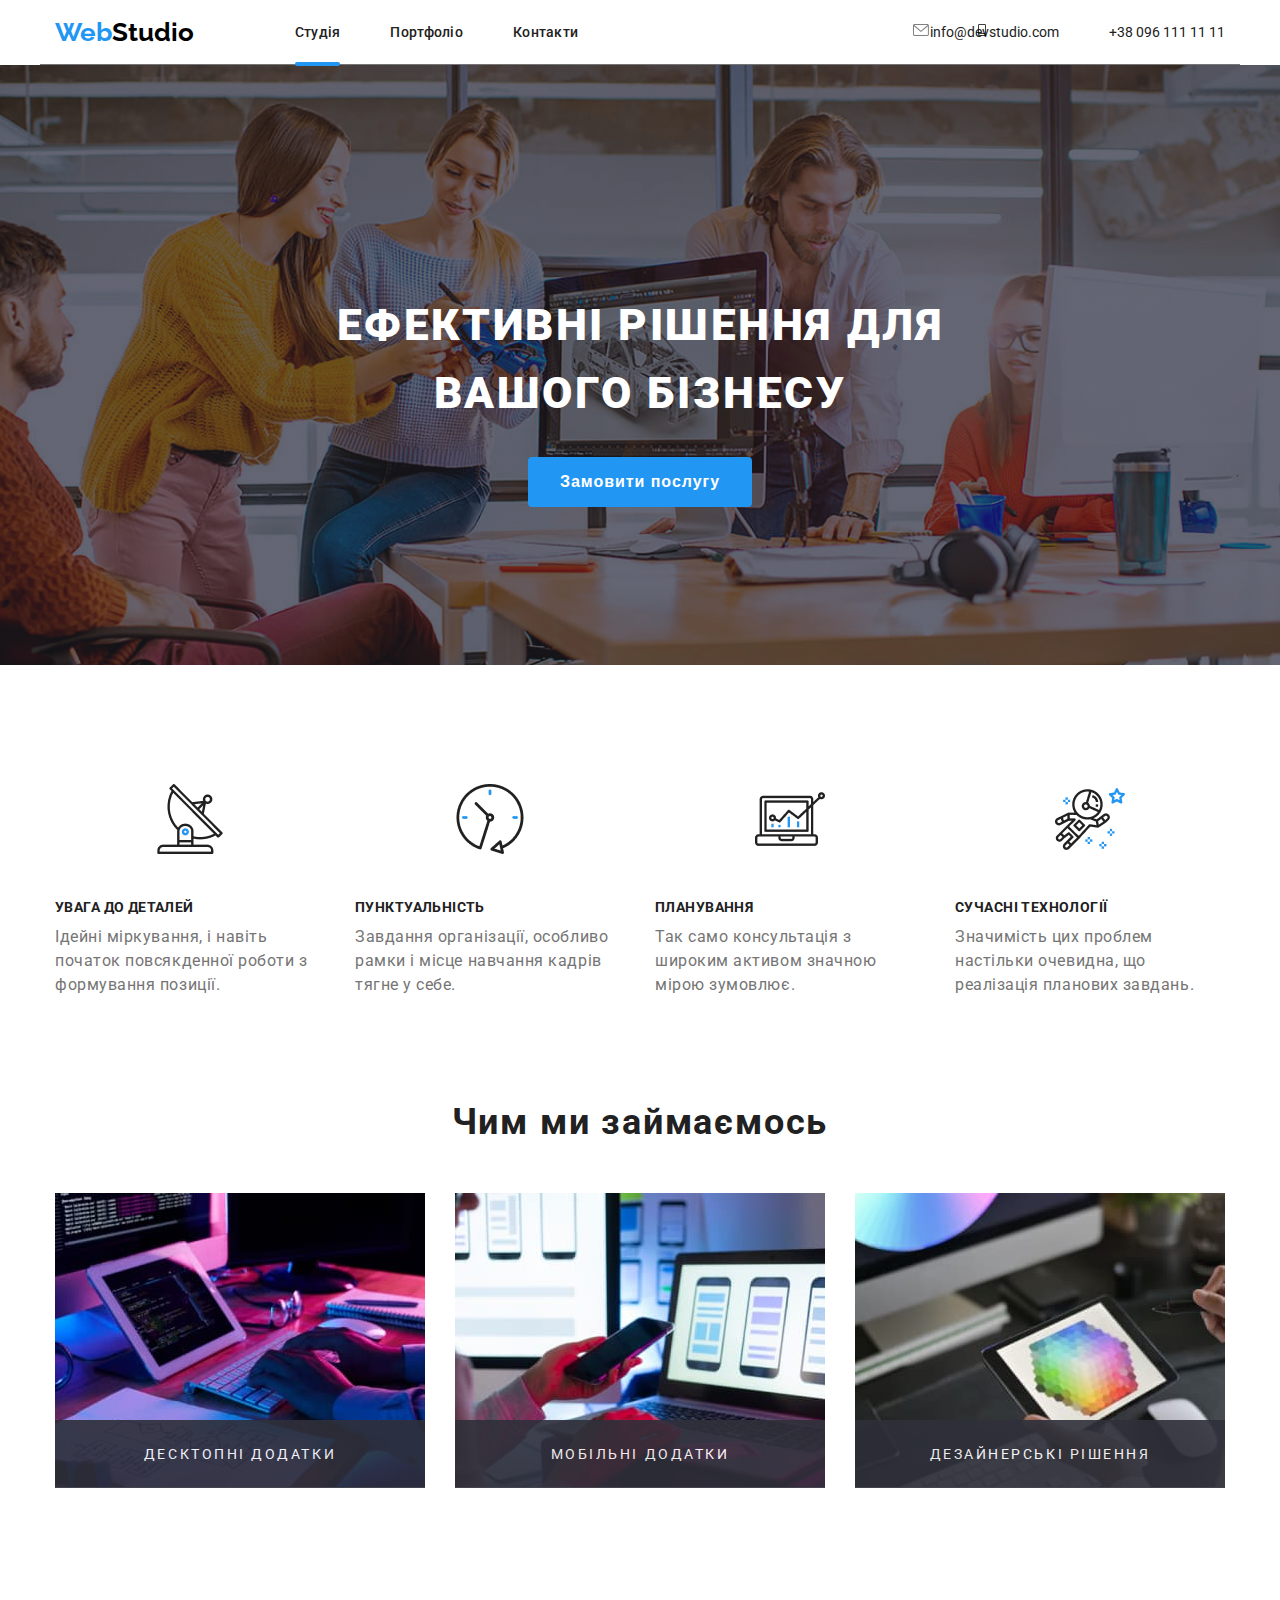
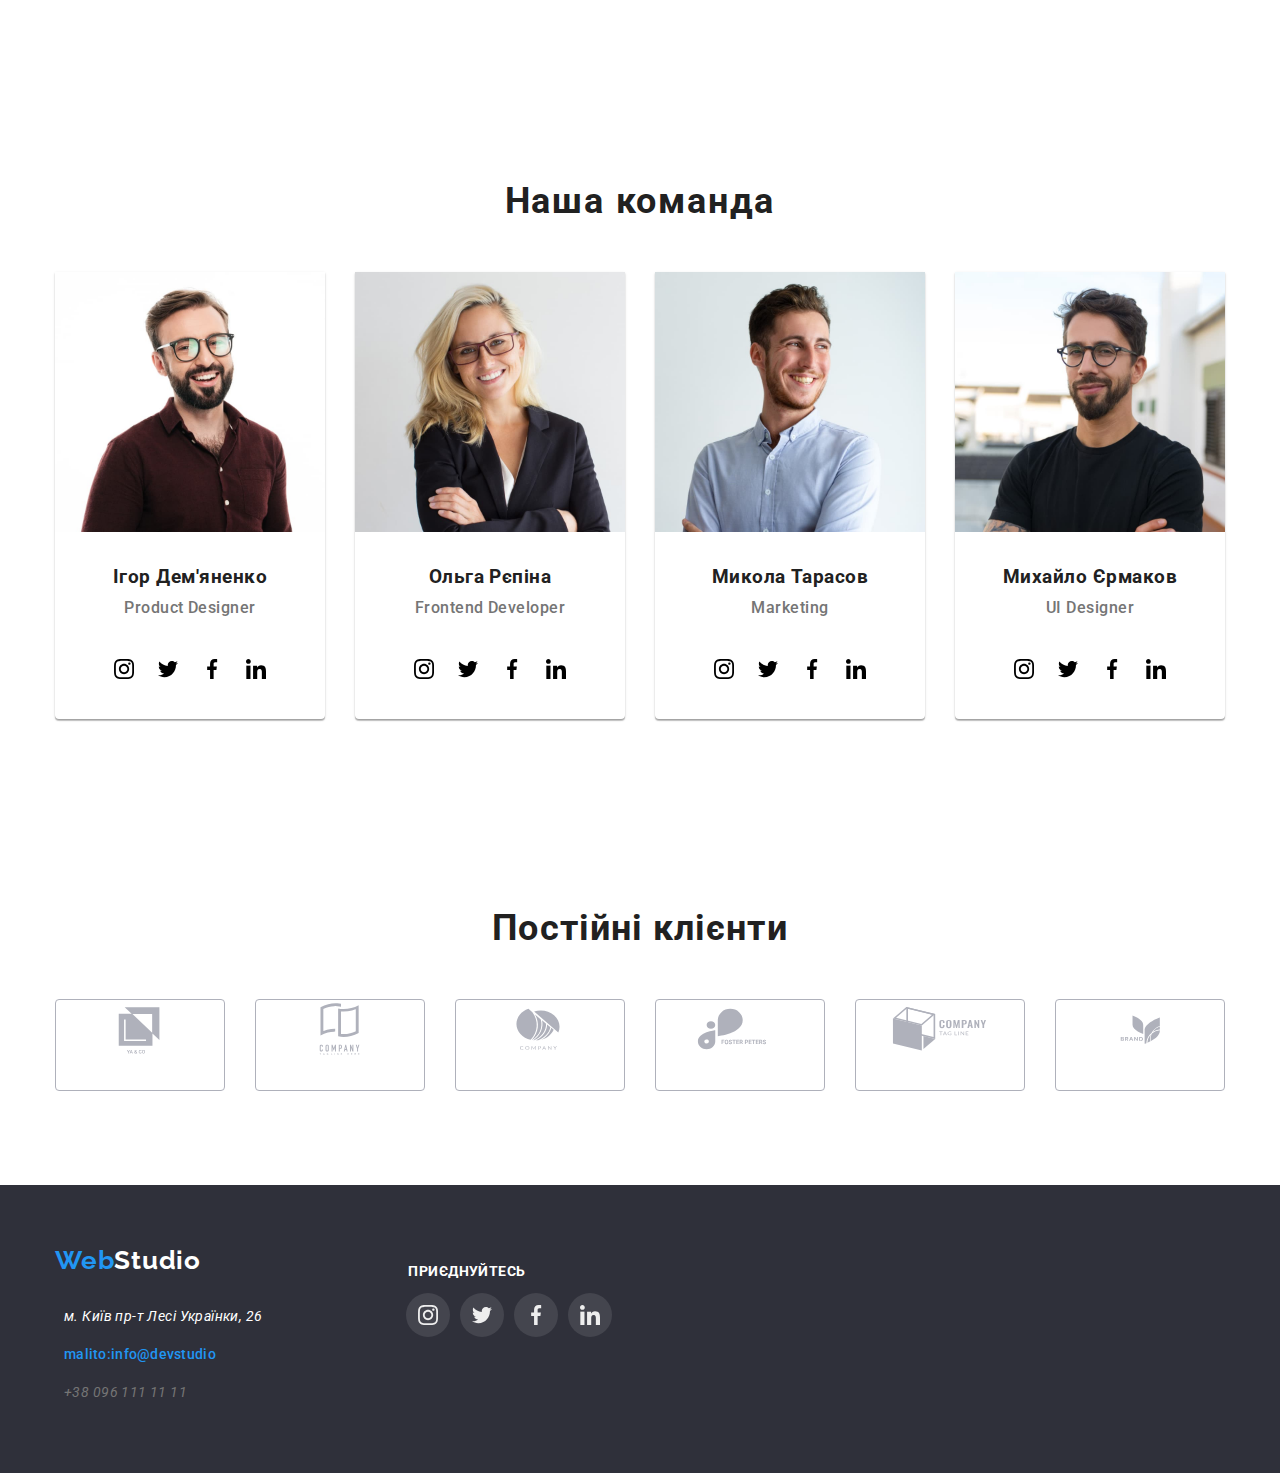
==== commit b625ca46: "ua" ====
--- a/index.html
+++ b/index.html
@@ -56,7 +56,8 @@
     <main
     class="main">
         <!--Замовлення послуги-->
-        <section class="post container">
+        <section class="post">
+            <div class="container">
             <h2 class="post-title"><br>ЕФЕКТИВНІ РІШЕННЯ ДЛЯ<br> ВАШОГО БІЗНЕСУ</h2>
             <button class="post-button" type="button" data-modal-open>Замовити послугу</button>
            
@@ -120,7 +121,7 @@
 
              </div>
           </div>
-        
+        </div>
         </section>
 
         <!--Про нас-->
--- a/css/style.css
+++ b/css/style.css
@@ -149,6 +149,7 @@
 }
 .post-title{
     display: flex;
+    justify-content: center;
     color: var(--second-text-color);
     font-size: 44px;
     font-weight: 900;
@@ -490,8 +491,9 @@
     fill: #2196F3;
 }
 
-.icon-phone:hover{
-    fill: #2196F3;
+.icon-post{
+    position: absolute;
+    right: 130px;
 }
 
 .icon{
@@ -500,7 +502,7 @@
 
 .icon-phone{
     position: absolute;
-    right: 300px;
+    right: 290px;
 }
 
 .div-vid2{
@@ -538,7 +540,7 @@
 }
 
 .social-list-link:hover .social-list-icon{
-    color: #ffffff;
+    fill: #ffffff;
 }
 
 .social-list-link:hover,
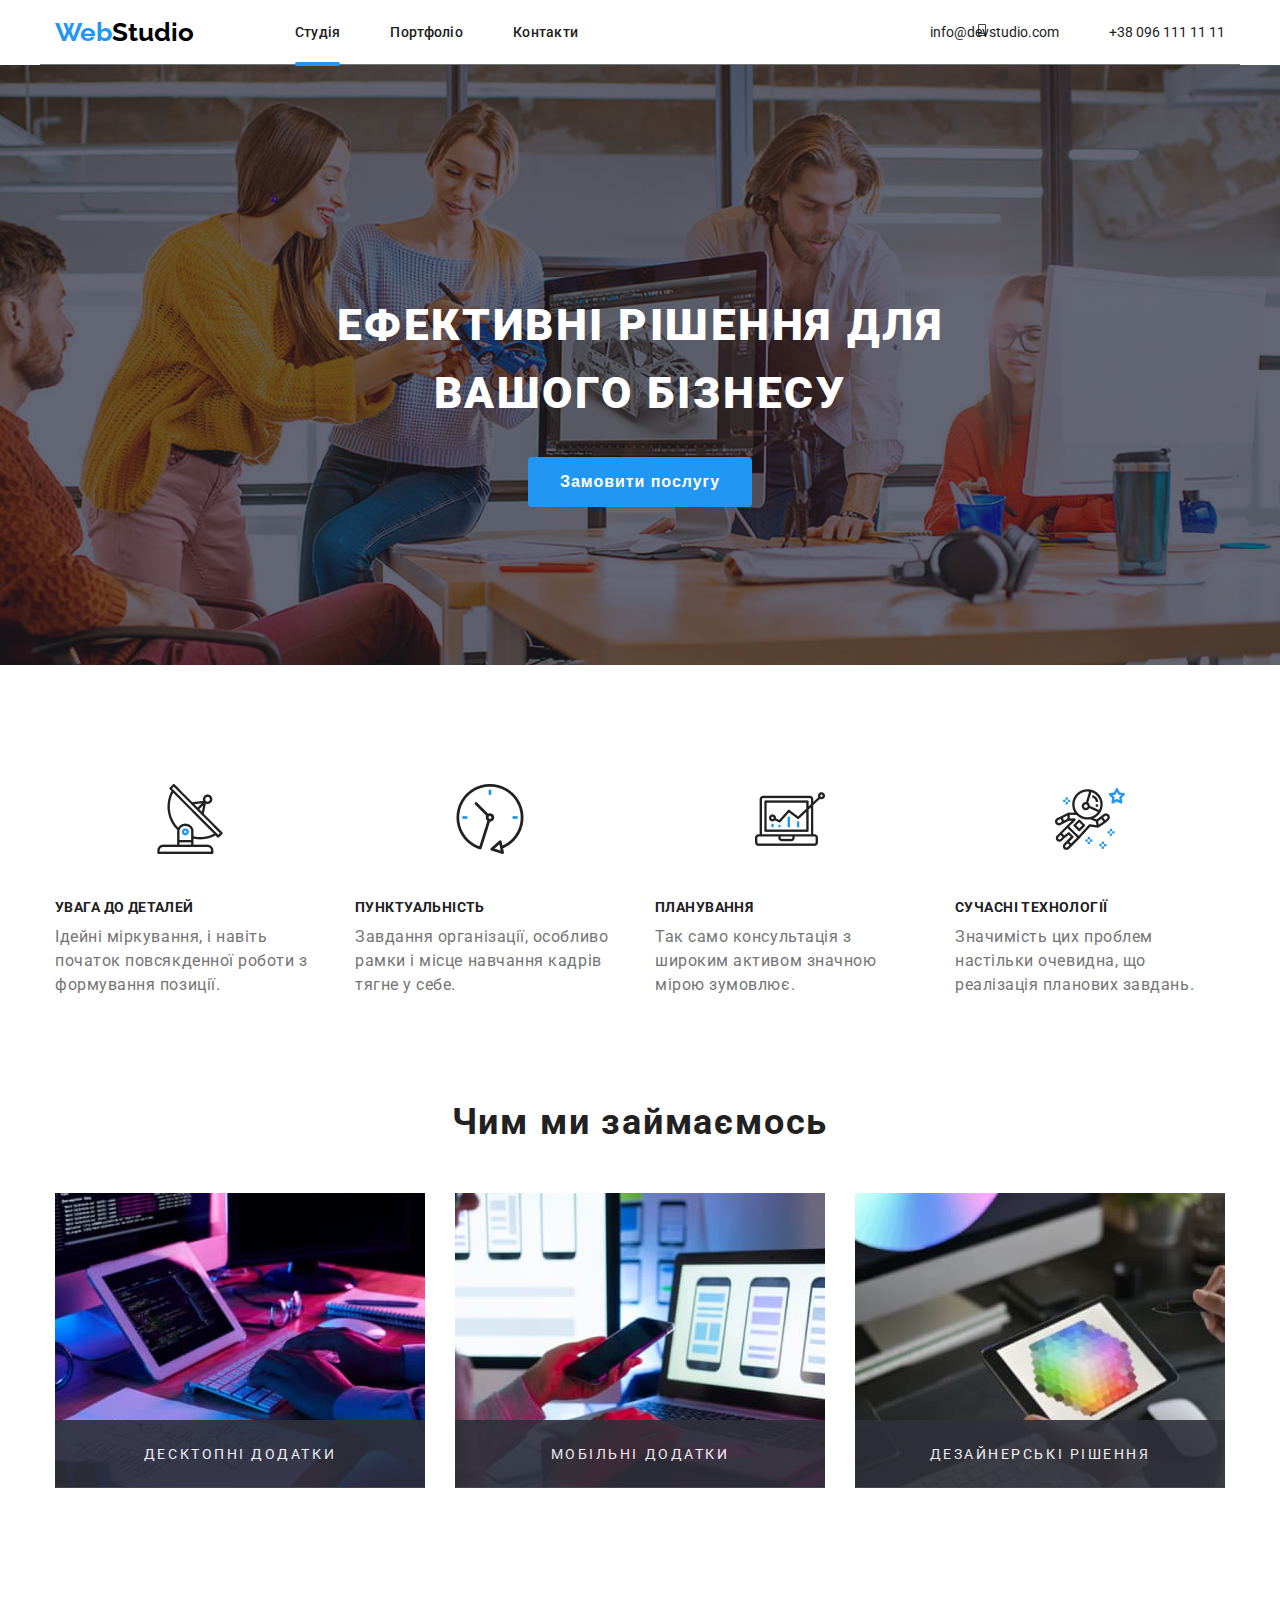
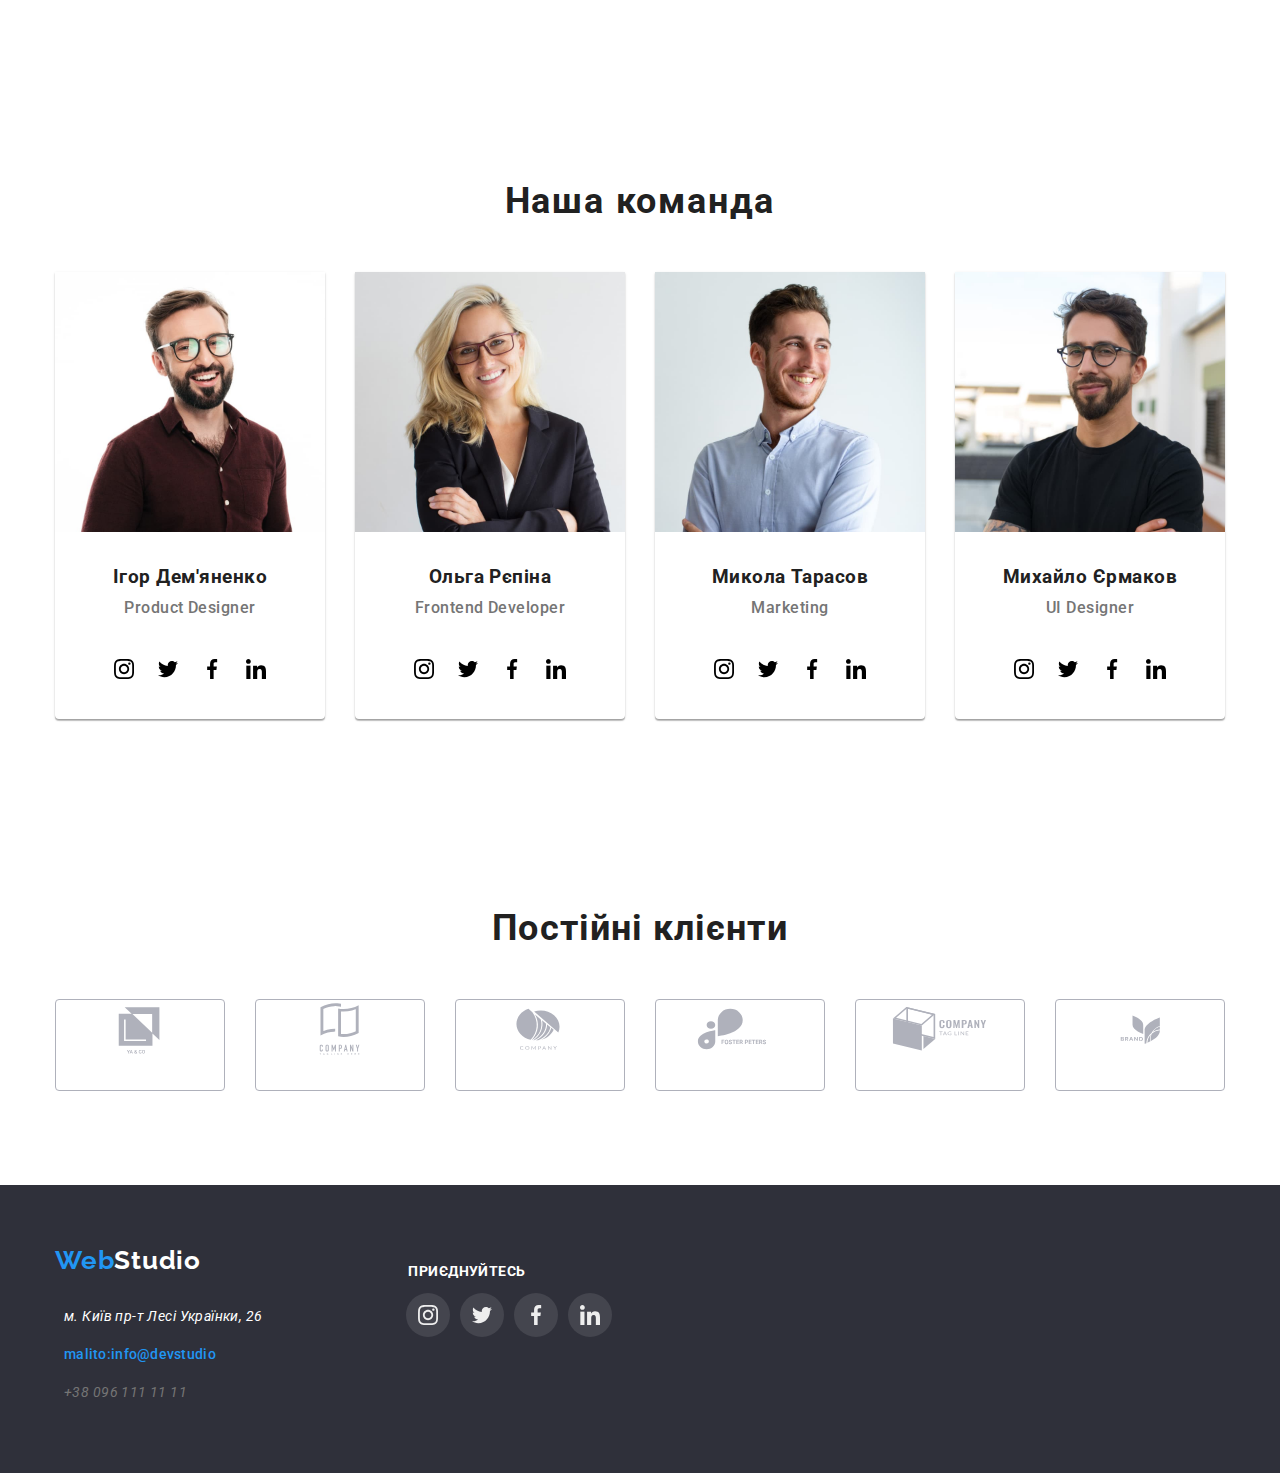
==== commit b89e2230: "udttjfjhgua" ====
--- a/index.html
+++ b/index.html
@@ -32,7 +32,7 @@
         </nav>
                 <ul class="contacts-list">
                     <li class="header-list-item">
-                    <a class="site-link" href="malito.info@devstudio.com">
+                    <a class="site-lead" href="malito.info@devstudio.com">
                         <svg class="icon icon-post" width="16px" height="12px">
                             <use href="./images/symbol-defs.svg#icon-envelope-hover"></use>
                         </svg>
--- a/css/style.css
+++ b/css/style.css
@@ -7,6 +7,8 @@
  --backgroun-team-color: #F5F4FA;
  --logo-color: #000;
  --secondary-background-color: #2f303A;
+ --background-color-auto: #008cff;
+ --time-function: cubic-bezier(0.4, 0, 0.2, 1);
 }
 
 *,
@@ -49,6 +51,30 @@
     display: flex;
     align-items: center;
     justify-content: space-between;
+}
+
+.icon-post{
+   padding-left: 100px;
+}
+
+
+
+.site-lead:hover .icon-post{
+    fill: #2196F3;
+    transition: color 250ms var(--time-function);
+}
+
+.header-list-item .header-number{
+    transition: fill 250ms var(--time-function);
+}
+
+.header-list-item .site-number{
+    transition: color 250ms var(--time-function);
+}
+
+.site-number:hover .icon-phone{
+    fill: #2196F3;
+    transition: color 250ms var(--time-function);
 }
 
 .header-list-item:not(:last-child){
@@ -384,7 +410,14 @@
     border-radius: 2px;
     position: absolute;
     left: 0;
-    bottom: -26px; 
+    bottom: -26px;
+    transition: background-color 1000ms ease-in-out; 
+ }
+
+ .site-link:hover.current::after{
+    background-color: var(--background-color-auto);
+    transition: background-color 1000ms ease-in-out;
+
  }
 
 .team-name{
@@ -532,6 +565,7 @@
     display: flex;
     justify-content: center;
     align-items: center;
+    transition: background-color 250ms var(--time-function), fill 250ms var(--time-function);
 }
 
 .social-list-icon{
@@ -553,6 +587,7 @@
     display: flex;
     margin-left: -30px;
     margin-bottom: 94px;
+    transition: background-color 250ms var(--time-function), fill 250ms var(--time-function);
 }
 
 .clients-item{
@@ -639,8 +674,14 @@
     fill: #EEE;
 }
 
+.social-list-link-a{
+    transition: background-color 250ms var(--time-function), fill 250ms var(--time-function);
+    justify-content: center;
+    align-items: center;
+}
+
 .social-list-link-a:hover .social-list-icon-a{
-    fill: #EEE;
+    fill: #008cff;
 }
 
 .social-list-link-a:hover,
@@ -666,7 +707,8 @@
     border-radius: 4px;
     display: flex;
     justify-content: center;
-    align-content: center;    
+    align-content: center;  
+    box-sizing: border-box;  
 }
 
 .clients-icon-a{
@@ -687,6 +729,7 @@
     margin-right: 10px;
     background-color: rgba(255, 255, 255, 0.10);
     border-radius: 50%;
+
 }
 
 .p-dz{
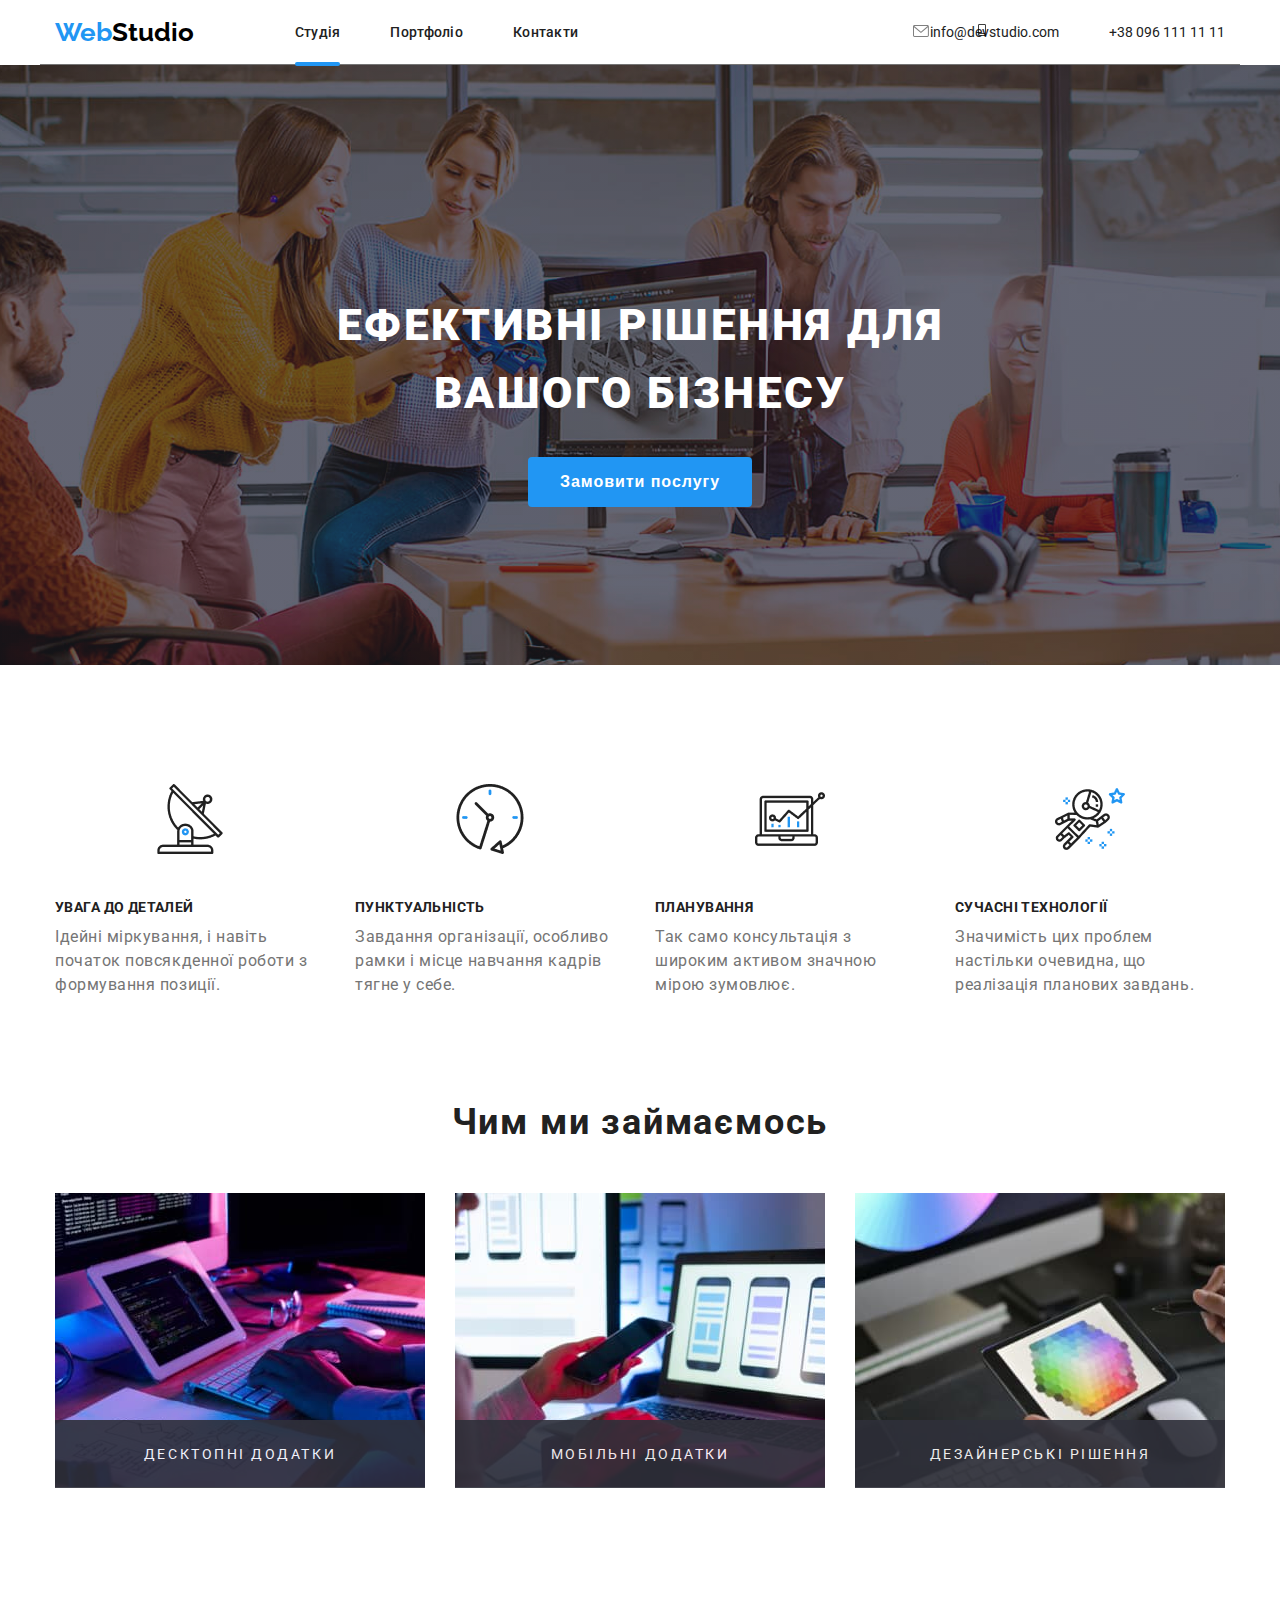
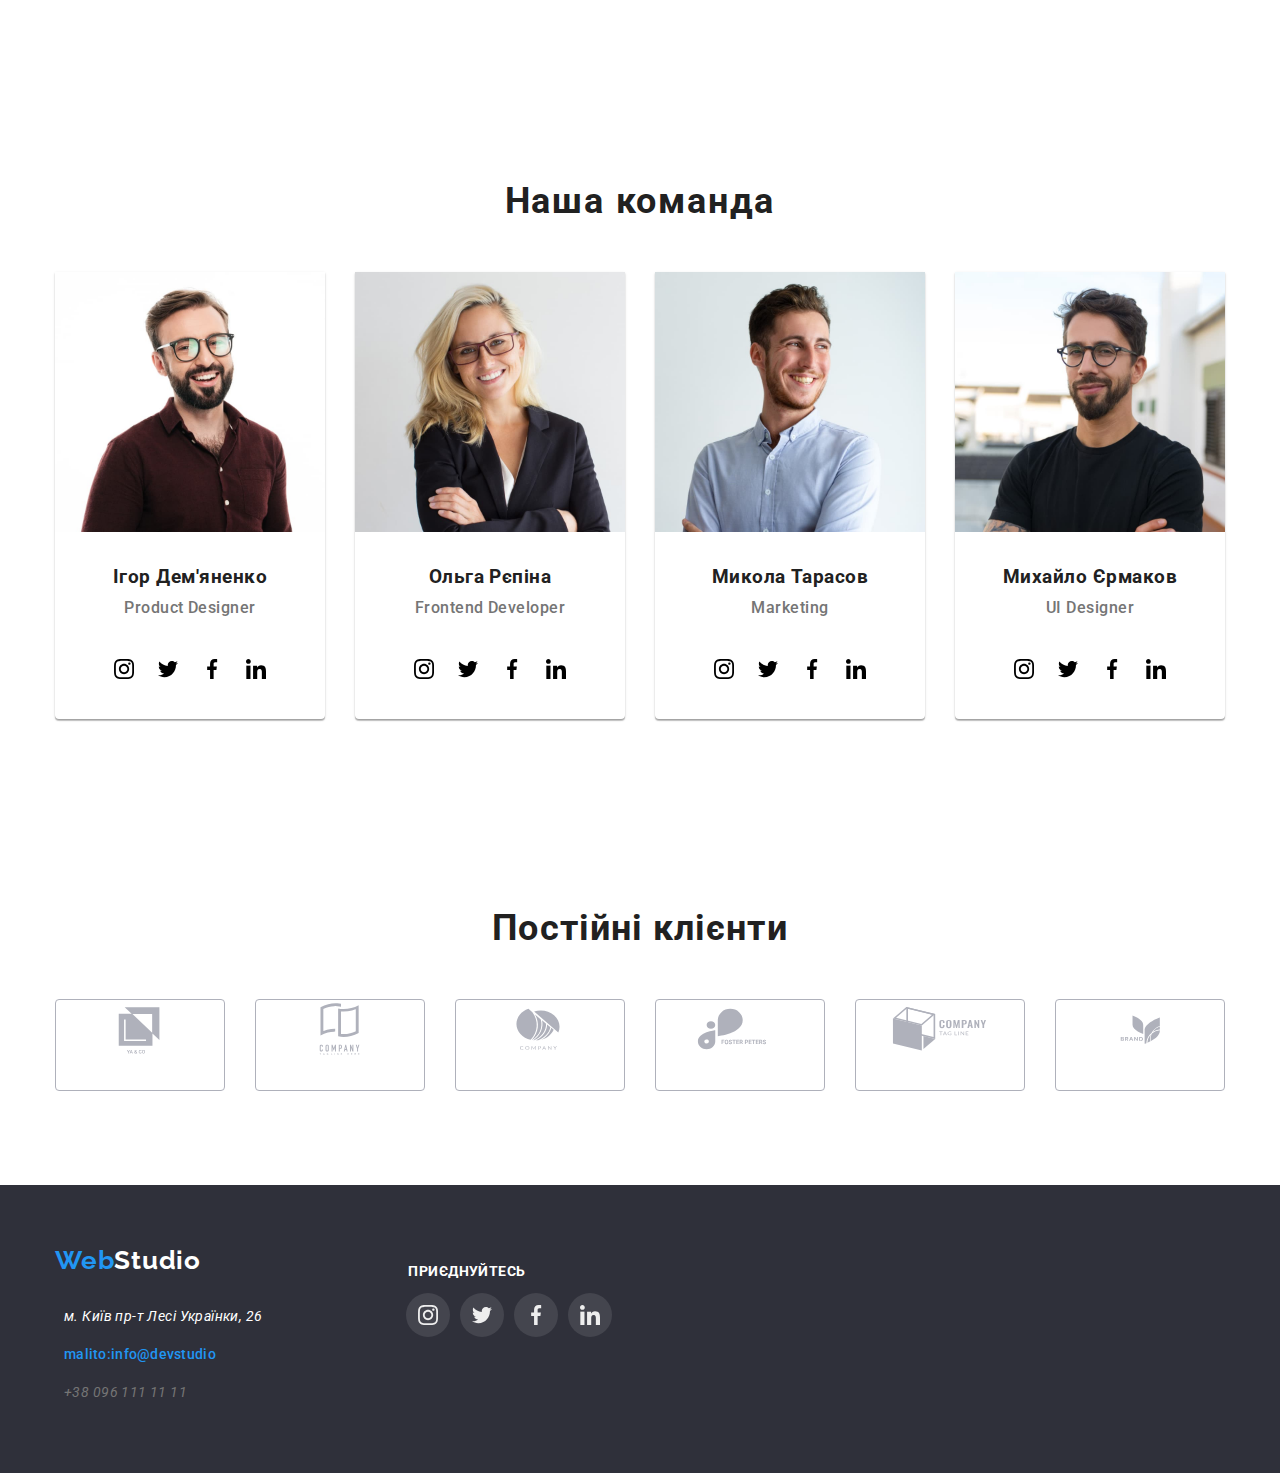
==== commit 5f323d54: "uaгф" ====
--- a/index.html
+++ b/index.html
@@ -69,8 +69,9 @@
                 </button>
                 <form class="modal-form">
                     <p class="modal-form-title">Залиште свої дані, ми вам передзвонимо</p>
-                     <div class="modal-form-field">
-                        <label for="name" class="modal-form-label">Ім'я
+                    <p class="modal-p">Ім'я</p> 
+                    <div class="modal-form-field">
+                        <label for="name" class="modal-form-label">
                         <input type="text" class="form-input" name="name" id="name">
 
                     </label>
@@ -78,9 +79,9 @@
                         <use href="./images/...."></use>
                     </svg> 
                     </div>
-                    
+                    <p class="modal-p">Телефон</p>
                     <div class="modal-form-field">
-                        <label for="tel" class="modal-form-label">Телефон
+                        <label for="tel" class="modal-form-label">
                         <input type="tel" class="form-input" name="tel" id="tel">
 
                     </label>
@@ -88,14 +89,14 @@
                         <use href="./images/...."></use>
                     </svg> 
                     </div>
-                    
+                    <p class="modal-p">Пошта</p>
                     <div class="modal-form-field">
-                        <label for="mail" class="modal-form-label">Пошта
+                        <label for="mail" class="modal-form-label">
                         <input type="mail" class="form-input" name="email" id="mail">
 
                     </label>
                     <svg class="modal-form-icon" width="18" height="18">
-                        <use href="./images/...."></use>
+                        <use href=""></use>
                     </svg> 
                     </div>
                     <div class="modal-form-field">
@@ -338,7 +339,7 @@
 
 
        <section>
-        <div class="container">
+        <div class="container section-pc">
             <h2 class="pscl">Постійні клієнти</h2>
             <ul class="clients-list">
                 <li class="clients-item">
--- a/css/style.css
+++ b/css/style.css
@@ -53,8 +53,14 @@
     justify-content: space-between;
 }
 
+.site-lead{
+    position: relative;
+}
+
 .icon-post{
-   padding-left: 100px;
+   position: absolute;
+   top: 1px;
+   right: 1000px;
 }
 
 
@@ -605,6 +611,7 @@
 }
 
 .clients-icon{
+    
     width: 106px;
     height: 60px;
     fill: #AFB1BB;
@@ -630,6 +637,7 @@
 letter-spacing: 1.08px;
 }
 
+
 .pry{
     color: #FFF;
 font-family: 'Roboto';
@@ -729,8 +737,8 @@
     margin-right: 10px;
     background-color: rgba(255, 255, 255, 0.10);
     border-radius: 50%;
-
-}
+}
+
 
 .p-dz{
     position: relative;
@@ -794,6 +802,11 @@
     justify-content: center;
 }
 
+.form-input{
+    width: 448px;
+    height: 40px;
+}
+
 .modal-form-title{
     color: #212121;
 text-align: center;
@@ -820,6 +833,22 @@
      padding-right: 40px;
      padding-left: 40px;
      padding-bottom: 40px;
+}
+
+.modal-form:hover{
+    transition-property: translate;
+    transition-delay: 0ms;
+    transition: transform 250ms ease-in-out;
+    transition-duration: 250ms;
+    transition-timing-function: cubic-bezier(0.4, 0, 0.2, 1);
+    padding-right: 40px;
+    padding-left: 40px;
+    padding-bottom: 40px;
+}
+
+.modal-p{
+    display: flex;
+    justify-content: left;
 }
 
 .modal-form-field{
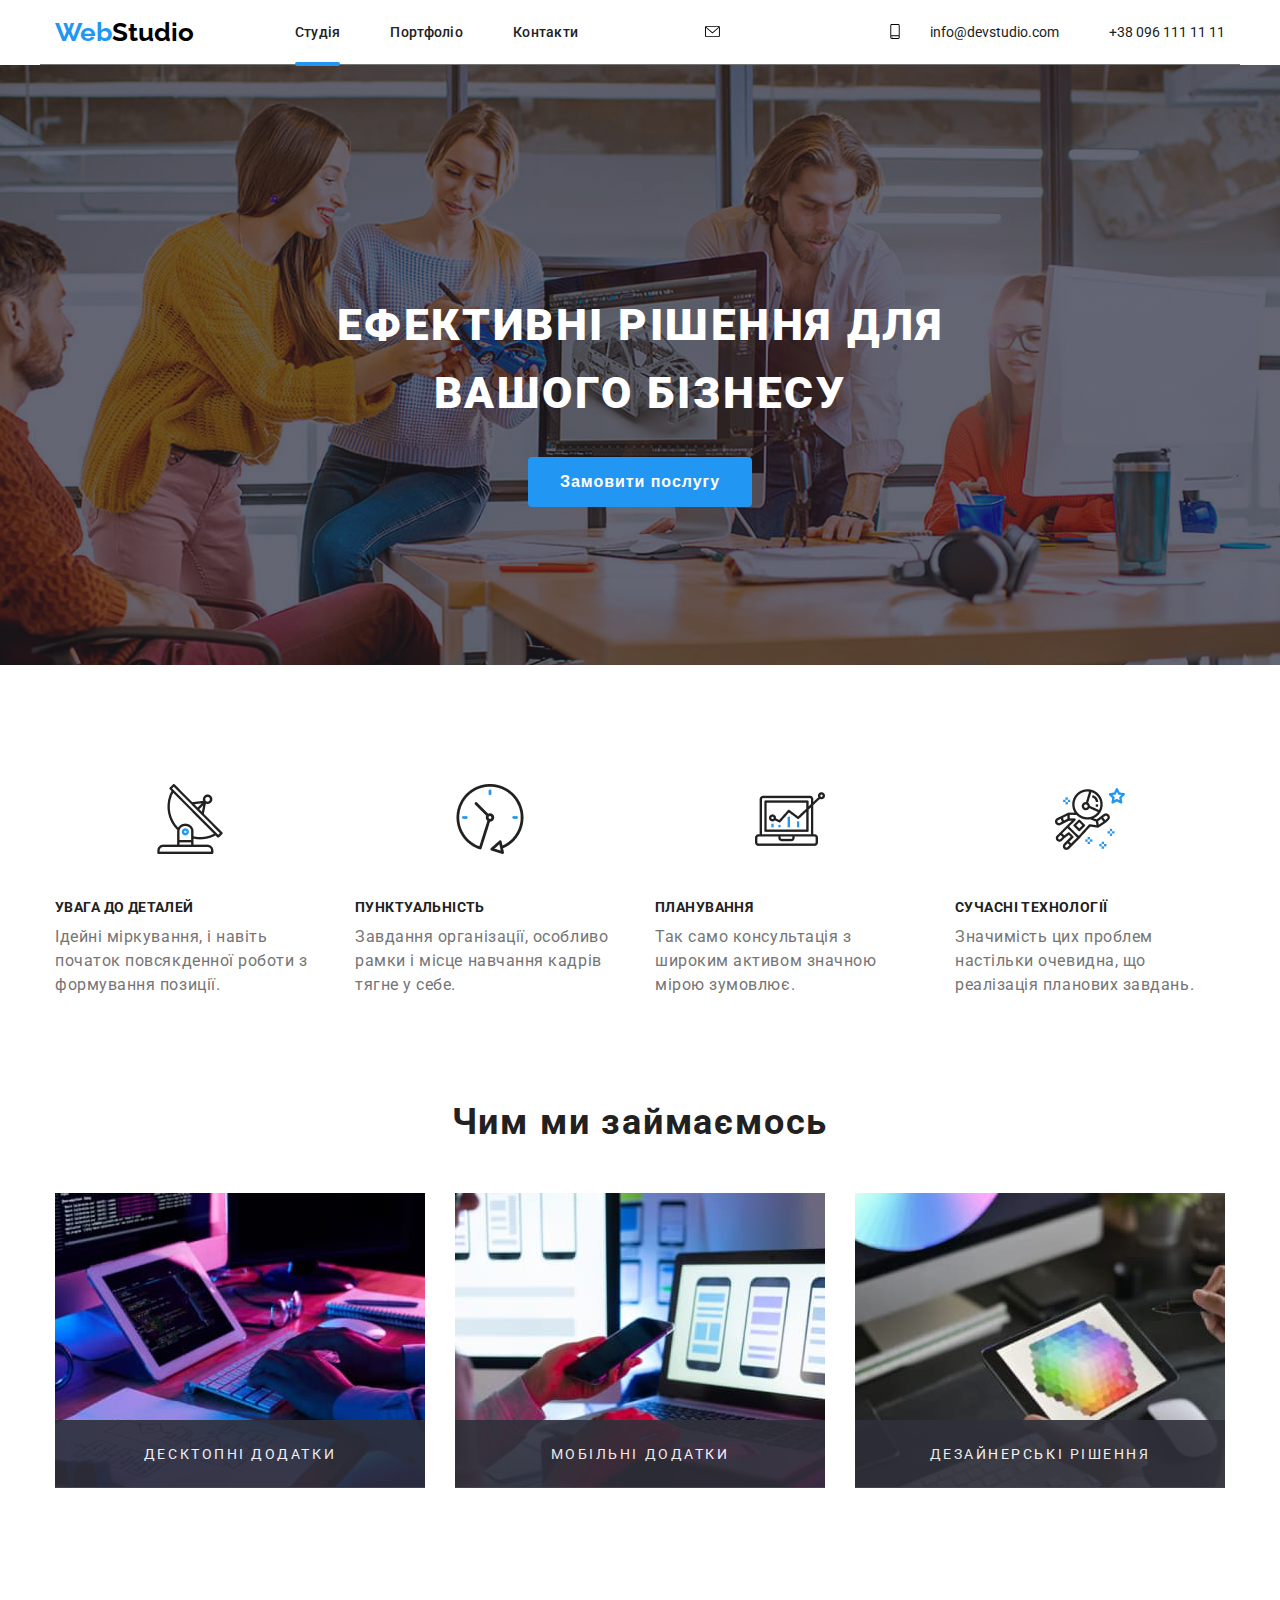
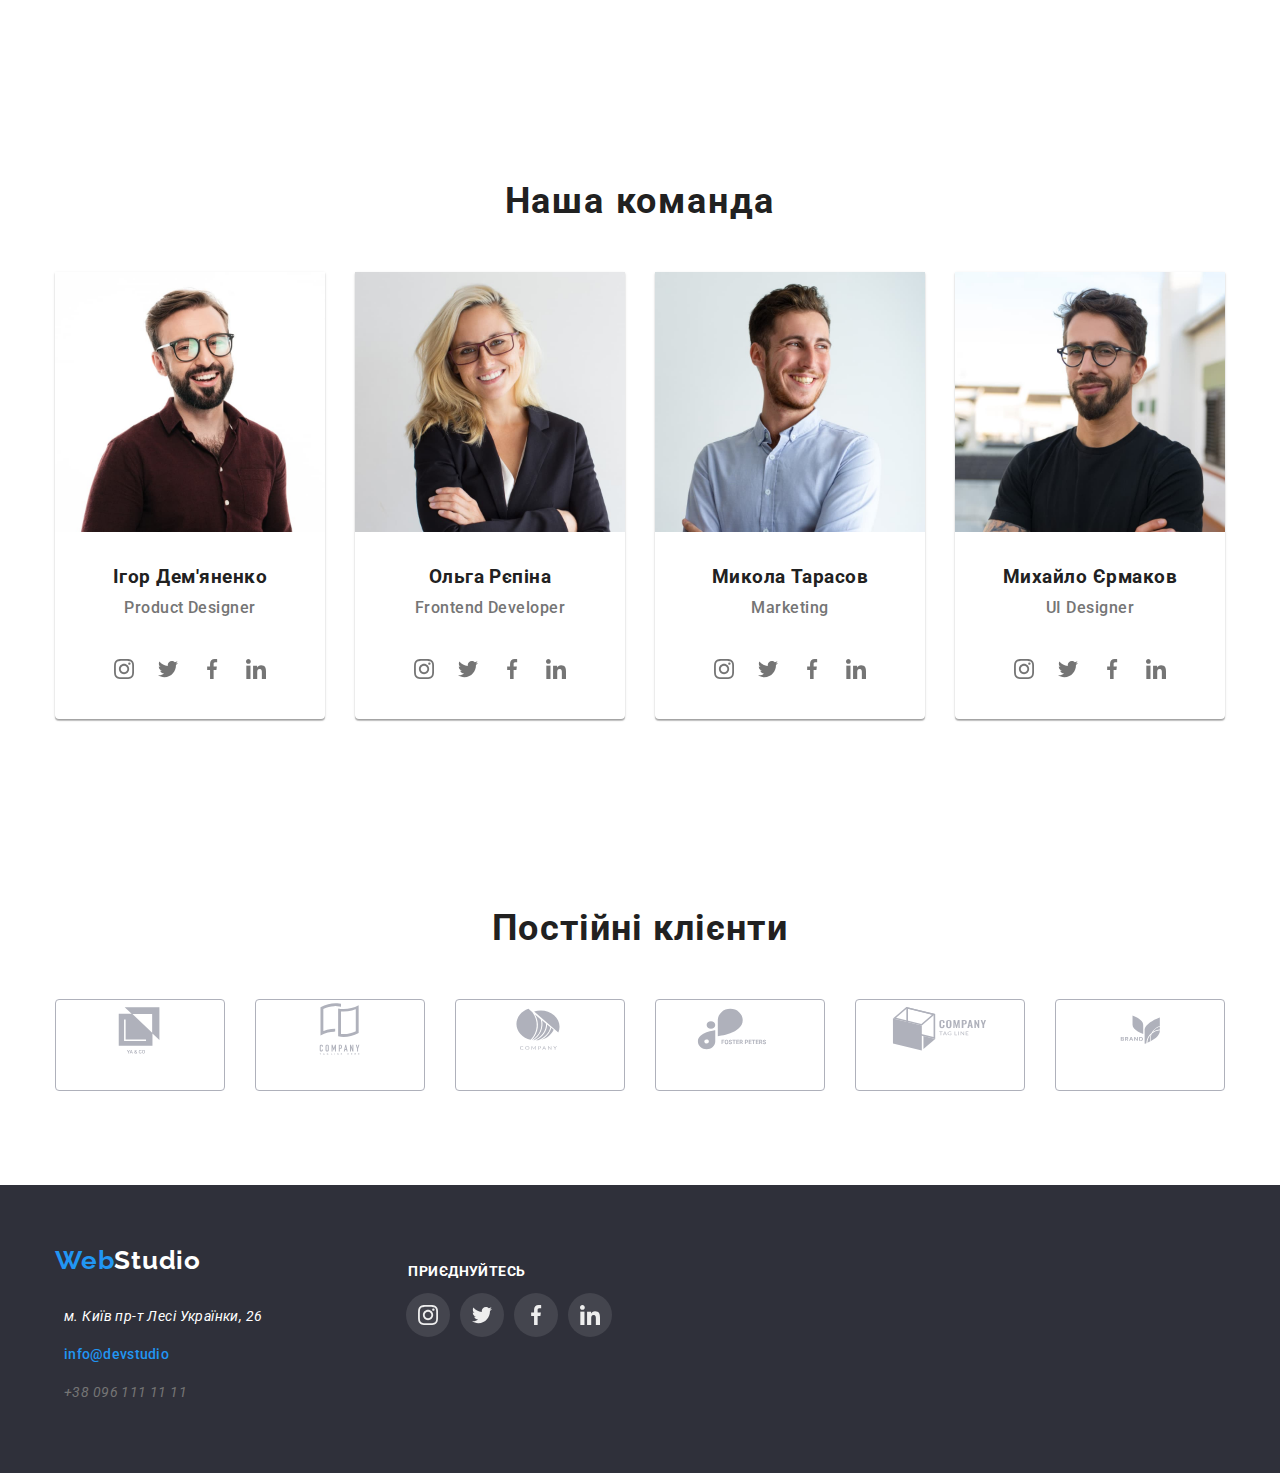
==== commit 8b24825c: "uaгф" ====
--- a/index.html
+++ b/index.html
@@ -32,8 +32,8 @@
         </nav>
                 <ul class="contacts-list">
                     <li class="header-list-item">
-                    <a class="site-lead" href="malito.info@devstudio.com">
-                        <svg class="icon icon-post" width="16px" height="12px">
+                    <a class="site-number" href="malito.info@devstudio.com">
+                        <svg class="icon icon-post">
                             <use href="./images/symbol-defs.svg#icon-envelope-hover"></use>
                         </svg>
                         <p>info@devstudio.com</p>
@@ -41,7 +41,7 @@
                     </li>
                     <li class="header-list-item">
                     <a class="site-number" href="tel +38 096 111 11 11">
-                        <svg class="icon icon-phone"  width="16px" height="12px">
+                        <svg class="icon icon-phone">
                             <use href="./images/symbol-defs.svg#icon-smartphone"></use>
                         </svg>
                         <p>+38 096 111 11 11</p>
@@ -400,7 +400,7 @@
             <a class="adress-text" href="#">м. Київ пр-т Лесі Українки, 26</a>
         </div>
         <div class="footer-content">
-            <a class="email" href="malito:info@devstudio">malito:info@devstudio</a>
+            <a class="email" href="info@devstudio">info@devstudio</a>
         </div>
         <div class="footer-content">
             <a class="phone-number" href="tel:+380961111111">+38 096 111 11 11</a>
--- a/css/style.css
+++ b/css/style.css
@@ -58,12 +58,24 @@
 }
 
 .icon-post{
-   position: absolute;
-   top: 1px;
-   right: 1000px;
-}
-
-
+       margin-right: 430px;
+       width: 15px;
+       height: 15px;
+}
+
+.icon-post:hover{
+    fill: #2196F3;
+}
+
+.icon-phone{
+    padding-right: 40px;
+    width: 150px;
+    height: 15px;
+}
+
+.site-lead:hover{
+    fill: #2196F3;
+}
 
 .site-lead:hover .icon-post{
     fill: #2196F3;
@@ -90,6 +102,7 @@
 .header-link:hover,
 .header-link:focus{
     color: var(--background-button-color);
+    transition-timing-function: cubic-bezier(0.4, 0, 0.2, 1);
 }
 
 .activity-list{
@@ -153,6 +166,7 @@
 
 .site-list:hover{
     color: var(--background-button-color);
+    transition-timing-function: cubic-bezier(0.4, 0, 0.2, 1);
 }
 
 .site-link{
@@ -164,6 +178,7 @@
 .site-link:hover,
 .site-link:focus{
     color: var(--background-button-color);
+    transition-timing-function: cubic-bezier(0.4, 0, 0.2, 1);
 }
 
 /*post*/
@@ -327,7 +342,6 @@
     text-decoration: none;
 }
 
-
 .section-title{
     color: #212121;
     margin-top: 222px;
@@ -477,6 +491,7 @@
 .button-link:focus{
     background-color: var(--background-button-color);
     color: #ffffff;
+    transition-timing-function: cubic-bezier(0.4, 0, 0.2, 1);
 }
 
 .portfolio{
@@ -523,11 +538,13 @@
 
 .contacts-list .site-number:hover{
 color: #2196F3;
+transition-timing-function: cubic-bezier(0.4, 0, 0.2, 1);
 }
 
 .site-number:hover,
 .icon-phone:hover{
     fill: #2196F3;
+    transition-timing-function: cubic-bezier(0.4, 0, 0.2, 1);
 }
 
 .icon-post{
@@ -575,17 +592,20 @@
 }
 
 .social-list-icon{
+    fill: #757575;
     width: 20px;
     height: 20px;
 }
 
 .social-list-link:hover .social-list-icon{
     fill: #ffffff;
+    transition-timing-function: cubic-bezier(0.4, 0, 0.2, 1);
 }
 
 .social-list-link:hover,
 .social-list-link:focus{
 background-color: #2196F3;
+transition-timing-function: cubic-bezier(0.4, 0, 0.2, 1);
 
 }
 
@@ -617,10 +637,16 @@
     fill: #AFB1BB;
 }
 
+.clients-icon:hover{
+   fill: #2196F3;
+   transition-timing-function: cubic-bezier(0.4, 0, 0.2, 1);
+}
+
 .clients-link:hover, 
 .clients-link:focus{
     fill: #2196F3;
     border-color: #2196F3;
+    transition-timing-function: cubic-bezier(0.4, 0, 0.2, 1);
 }
 
 
@@ -688,13 +714,14 @@
     align-items: center;
 }
 
-.social-list-link-a:hover .social-list-icon-a{
-    fill: #008cff;
+.social-list-icon-a:hover .social-list-link-a{
+    fill: #2196F3;
 }
 
 .social-list-link-a:hover,
 .social-list-link-a:focus{
 background-color: #2196F3;
+transition-timing-function: cubic-bezier(0.4, 0, 0.2, 1);
 }
 
 
@@ -729,6 +756,7 @@
 .clients-link-a:focus{
     fill: #2196F3;
     border-color: #2196F3;
+    transition-timing-function: cubic-bezier(0.4, 0, 0.2, 1);
 }
 
 .social-list-item-a{
@@ -827,6 +855,7 @@
 .modal-icon:hover,
 .modal-icon:focus{
     fill: #2196F3;
+    transition-timing-function: cubic-bezier(0.4, 0, 0.2, 1);
 }
 
 .modal-form{
@@ -844,6 +873,7 @@
     padding-right: 40px;
     padding-left: 40px;
     padding-bottom: 40px;
+    transform: ;
 }
 
 .modal-p{
